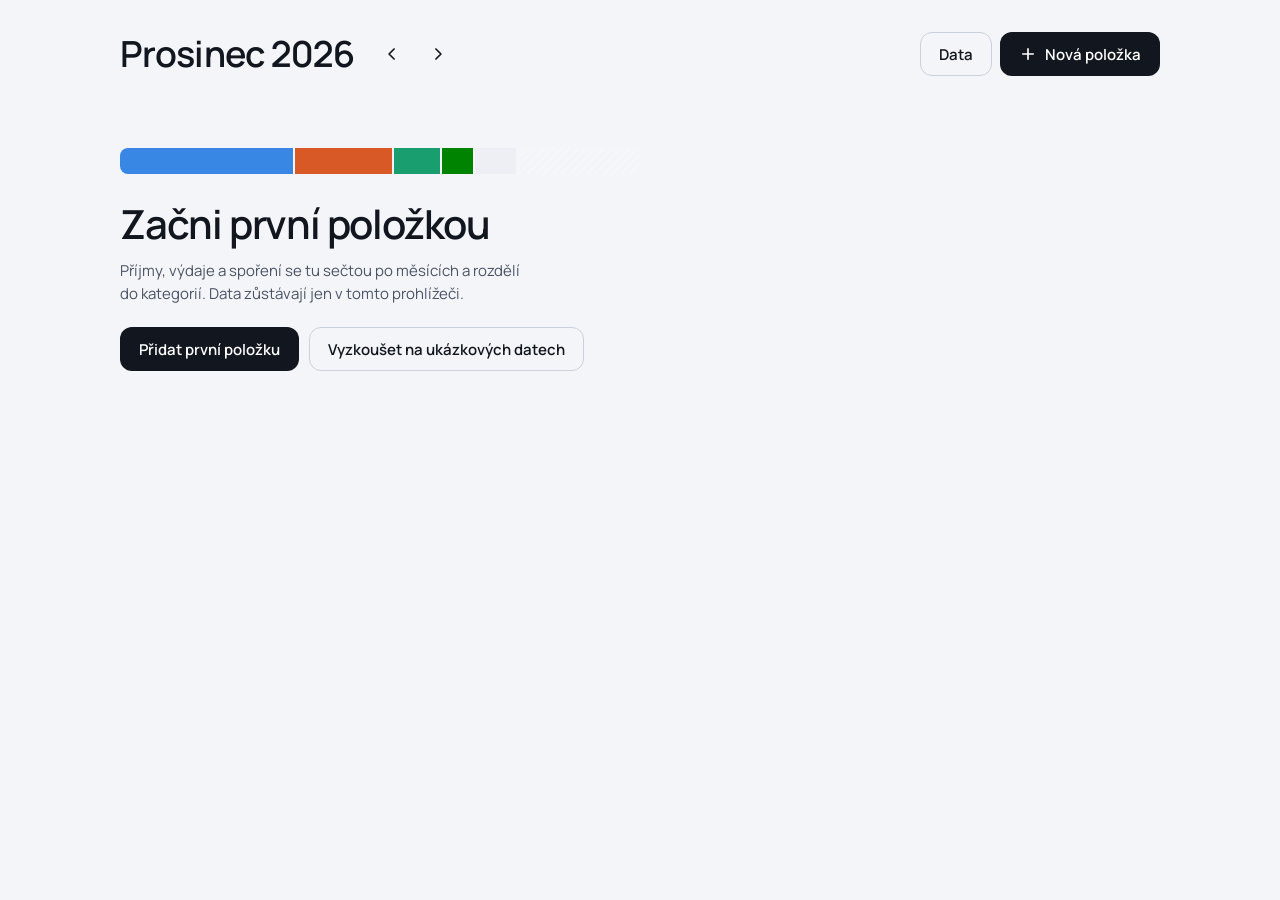
==== index.html @ 4319842b "Budgetovka: osobní rozpočet (příjmy, výdaje, spoření po kategoriích) Statická appka bez buildu: přeh" ====
<!doctype html>
<html lang="cs">
<head>
<meta charset="utf-8">
<meta name="viewport" content="width=device-width, initial-scale=1, viewport-fit=cover">
<title>Budgetovka</title>
<meta name="description" content="Osobní rozpočet: měsíční příjmy, výdaje a spoření podle kategorií. Data zůstávají jen ve tvém prohlížeči.">
<meta name="theme-color" content="#F4F5F8" media="(prefers-color-scheme: light)">
<meta name="theme-color" content="#0C0F15" media="(prefers-color-scheme: dark)">
<link rel="manifest" href="manifest.webmanifest">
<link rel="icon" href="icons/icon.svg" type="image/svg+xml">
<link rel="apple-touch-icon" href="icons/apple-touch-icon.png">
<meta name="apple-mobile-web-app-capable" content="yes">
<meta name="mobile-web-app-capable" content="yes">
<meta name="apple-mobile-web-app-title" content="Budgetovka">
<meta name="apple-mobile-web-app-status-bar-style" content="default">
<link rel="preconnect" href="https://fonts.googleapis.com">
<link rel="preconnect" href="https://fonts.gstatic.com" crossorigin>
<link href="https://fonts.googleapis.com/css2?family=Manrope:wght@300;400;500;600;700&amp;display=swap" rel="stylesheet">
<link rel="stylesheet" href="styles.css">
</head>
<body>

<main class="page">

  <header class="topbar">
    <div class="monthnav">
      <h1 class="month-title" id="monthTitle" aria-live="polite">Budgetovka</h1>
      <div class="monthnav-ctrl" role="group" aria-label="Přepnout měsíc">
        <button type="button" class="icon-btn" id="prevBtn" aria-label="Předchozí měsíc">
          <svg viewBox="0 0 24 24" width="20" height="20" aria-hidden="true"><path d="M14.5 6 8.5 12l6 6" fill="none" stroke="currentColor" stroke-width="2" stroke-linecap="round" stroke-linejoin="round"/></svg>
        </button>
        <button type="button" class="icon-btn" id="nextBtn" aria-label="Další měsíc">
          <svg viewBox="0 0 24 24" width="20" height="20" aria-hidden="true"><path d="m9.5 6 6 6-6 6" fill="none" stroke="currentColor" stroke-width="2" stroke-linecap="round" stroke-linejoin="round"/></svg>
        </button>
        <button type="button" class="text-btn" id="todayBtn">Tento měsíc</button>
      </div>
    </div>
    <div class="actions">
      <button type="button" class="btn btn-ghost" id="dataBtn">Data</button>
      <button type="button" class="btn btn-primary" id="addBtn">
        <svg viewBox="0 0 24 24" width="18" height="18" aria-hidden="true"><path d="M12 5v14M5 12h14" fill="none" stroke="currentColor" stroke-width="2.2" stroke-linecap="round"/></svg>
        <span>Nová položka</span>
      </button>
    </div>
  </header>

  <div class="banner" id="demoBanner" hidden>
    <p>Vidíš ukázková data. Nejsou tvoje, jen ukazují, jak appka vypadá s pohyby za půl roku.</p>
    <button type="button" class="text-btn" id="demoClear">Smazat ukázková data</button>
  </div>

  <section class="empty" id="empty" hidden aria-labelledby="emptyTitle">
    <div class="empty-bar" aria-hidden="true">
      <span style="flex:34;background:var(--dk-bydleni)"></span>
      <span style="flex:19;background:var(--dk-jidlo)"></span>
      <span style="flex:9;background:var(--dk-doprava)"></span>
      <span style="flex:6;background:var(--dk-sluzby)"></span>
      <span style="flex:8;background:var(--dk-sporeni)"></span>
      <span class="hatch" style="flex:24"></span>
    </div>
    <h2 id="emptyTitle">Začni první položkou</h2>
    <p>Příjmy, výdaje a spoření se tu sečtou po měsících a rozdělí do kategorií. Data zůstávají jen v tomto prohlížeči.</p>
    <div class="empty-actions">
      <button type="button" class="btn btn-primary" id="emptyAdd">Přidat první položku</button>
      <button type="button" class="btn btn-ghost" id="emptyDemo">Vyzkoušet na ukázkových datech</button>
    </div>
  </section>

  <div id="content">

    <section class="slab" aria-label="Přehled měsíce">
      <div class="slab-top">
        <div class="result">
          <p class="result-label" id="resultLabel">Zbývá z příjmů</p>
          <p class="result-num" id="resultNum"><span class="n">0</span><span class="cur">Kč</span></p>
        </div>
        <dl class="ledger" id="ledger">
          <div class="ledger-row">
            <dt>Příjmy</dt>
            <dd id="lIn">0 Kč</dd>
          </div>
          <div class="ledger-subs" id="lInSubs"></div>
          <div class="ledger-row">
            <dt>Výdaje</dt>
            <dd id="lOut">0 Kč</dd>
          </div>
          <div class="ledger-row">
            <dt>Spoření a investice</dt>
            <dd id="lSave">0 Kč</dd>
          </div>
          <div class="ledger-row ledger-rate">
            <dt>Míra spoření</dt>
            <dd id="lRate">–</dd>
          </div>
        </dl>
      </div>

      <div class="split">
        <div class="split-head">
          <span>Rozdělení příjmů</span>
          <span id="splitScale"></span>
        </div>
        <div class="bar-wrap">
          <div class="bar" id="bar" role="img" aria-label="Rozdělení příjmů"></div>
          <div class="marker" id="marker" hidden><span>Příjmy</span></div>
        </div>
      </div>

      <ul class="legend" id="legend" aria-label="Kategorie výdajů a spoření"></ul>
      <p class="slab-empty" id="slabEmpty" hidden>V tomto měsíci zatím nic není.</p>
    </section>

    <div class="grid">

      <section class="pohyby" aria-labelledby="txTitle">
        <div class="sec-head">
          <h2 id="txTitle">Pohyby</h2>
          <div class="tools">
            <label class="search">
              <span class="sr">Hledat v pohybech</span>
              <svg viewBox="0 0 24 24" width="18" height="18" aria-hidden="true"><circle cx="11" cy="11" r="6.5" fill="none" stroke="currentColor" stroke-width="2"/><path d="m16 16 4 4" stroke="currentColor" stroke-width="2" stroke-linecap="round"/></svg>
              <input type="search" id="q" placeholder="Hledat" autocomplete="off">
            </label>
            <div class="seg" id="kindFilter" role="group" aria-label="Typ pohybu">
              <button type="button" data-kind="all" aria-pressed="true">Vše</button>
              <button type="button" data-kind="in" aria-pressed="false">Příjmy</button>
              <button type="button" data-kind="out" aria-pressed="false">Výdaje</button>
              <button type="button" data-kind="save" aria-pressed="false">Spoření</button>
            </div>
          </div>
        </div>
        <div id="activeFilter"></div>
        <div id="txList"></div>
      </section>

      <aside class="trend" aria-labelledby="trendTitle">
        <h2 id="trendTitle">Posledních 6 měsíců</h2>
        <ul class="key" aria-hidden="true">
          <li><i class="sw sw-in"></i>Příjmy</li>
          <li><i class="sw sw-out"></i>Výdaje</li>
        </ul>
        <div class="tcols" id="tcols"></div>
        <dl class="avg" id="avg"></dl>
        <table class="sr" id="trendTable">
          <caption>Příjmy a výdaje za posledních 6 měsíců</caption>
          <thead><tr><th>Měsíc</th><th>Příjmy</th><th>Výdaje</th><th>Spoření</th></tr></thead>
          <tbody></tbody>
        </table>
      </aside>

    </div>
  </div>

</main>

<!-- Přidat / upravit položku -->
<dialog class="sheet" id="entryDlg" aria-labelledby="entryTitle">
  <form id="entryForm" novalidate>
    <header class="sheet-head">
      <h2 id="entryTitle">Nová položka</h2>
      <button type="button" class="icon-btn" id="entryClose" aria-label="Zavřít">
        <svg viewBox="0 0 24 24" width="20" height="20" aria-hidden="true"><path d="m6 6 12 12M18 6 6 18" fill="none" stroke="currentColor" stroke-width="2" stroke-linecap="round"/></svg>
      </button>
    </header>

    <fieldset class="kind" aria-label="Typ">
      <label><input type="radio" name="kind" value="out" checked><span>Výdaj</span></label>
      <label><input type="radio" name="kind" value="in"><span>Příjem</span></label>
      <label><input type="radio" name="kind" value="save"><span>Spoření</span></label>
    </fieldset>

    <label class="amount">
      <span class="sr">Částka v korunách</span>
      <input type="text" id="fAmount" inputmode="decimal" autocomplete="off" placeholder="0" aria-describedby="fErr">
      <span class="cur" aria-hidden="true">Kč</span>
    </label>

    <fieldset class="cats">
      <legend>Kategorie</legend>
      <div class="chips" id="fCats"></div>
    </fieldset>

    <div class="row2">
      <label class="field">
        <span>Datum</span>
        <input type="date" id="fDate" required>
      </label>
      <label class="field">
        <span>Poznámka</span>
        <input type="text" id="fNote" maxlength="80" autocomplete="off" placeholder="Např. Albert, nájem, ETF">
      </label>
    </div>

    <p class="form-error" id="fErr" role="alert"></p>

    <footer class="sheet-foot">
      <button type="button" class="btn btn-danger" id="fDelete" hidden>Smazat</button>
      <span class="spacer"></span>
      <button type="button" class="btn btn-ghost" id="fCancel">Zrušit</button>
      <button type="submit" class="btn btn-primary">Uložit</button>
    </footer>
  </form>
</dialog>

<!-- Data: záloha, export, ukázka -->
<dialog class="sheet" id="dataDlg" aria-labelledby="dataTitle">
  <header class="sheet-head">
    <h2 id="dataTitle">Data</h2>
    <button type="button" class="icon-btn" id="dataClose" aria-label="Zavřít">
      <svg viewBox="0 0 24 24" width="20" height="20" aria-hidden="true"><path d="m6 6 12 12M18 6 6 18" fill="none" stroke="currentColor" stroke-width="2" stroke-linecap="round"/></svg>
    </button>
  </header>
  <p class="note">Všechno je uložené jen v tomhle prohlížeči na tomhle zařízení. Občas si stáhni zálohu, ať o data nepřijdeš při vymazání prohlížeče nebo výměně telefonu.</p>
  <ul class="data-actions">
    <li>
      <button type="button" class="btn btn-ghost" id="expJson">Stáhnout zálohu</button>
      <span>Soubor JSON se všemi položkami.</span>
    </li>
    <li>
      <label class="btn btn-ghost" for="impFile">Obnovit ze zálohy</label>
      <input type="file" id="impFile" accept="application/json,.json" hidden>
      <span>Nahradí aktuální data obsahem zálohy.</span>
    </li>
    <li>
      <button type="button" class="btn btn-ghost" id="expCsv">Exportovat do CSV</button>
      <span>Pro Excel nebo Numbers, oddělovač středník.</span>
    </li>
    <li>
      <button type="button" class="btn btn-ghost" id="loadDemo">Načíst ukázková data</button>
      <span>Půl roku vymyšlených pohybů na vyzkoušení.</span>
    </li>
    <li>
      <button type="button" class="btn btn-danger" id="wipeBtn">Smazat všechna data</button>
      <span>Nejdřív si stáhni zálohu.</span>
    </li>
  </ul>
  <div class="data-msg" id="dataMsg" role="status" aria-live="polite"></div>
</dialog>

<div class="tip" id="tip" role="tooltip" hidden></div>
<div class="toast" id="toast" role="status" aria-live="polite" hidden></div>

<script src="app.js"></script>
</body>
</html>
---- styles.css ----
/* Budgetovka
   Koncept: jedna tmavá deska s dnešním měsícem (číslo, bilance, pruh příjmů),
   pod ní světlá, klidná část s pohyby a vývojem. Barva je jen v kategoriích. */

:root {
  color-scheme: light;

  /* plocha a text */
  --bg: #F4F5F8;
  --surface: #FFFFFF;
  --ink: #12161F;
  --ink-2: #4A5365;
  --ink-3: #636C7D;
  --line: #E1E4EB;
  --line-strong: #CBD1DC;
  --tint: #E8EBF1;
  --on-ink: #FFFFFF;
  --gain: #0B7A4B;
  --loss: #C7352F;

  /* deska s měsícem (v obou tématech tmavá) */
  --slab: #12161F;
  --slab-edge: transparent;
  --on: #F3F4F7;
  --on-2: #AAB2C1;
  --on-3: #8891A2;
  --on-line: rgba(255, 255, 255, .13);
  --on-hover: rgba(255, 255, 255, .07);
  --on-press: rgba(255, 255, 255, .13);
  --slab-loss: #FF8F86;

  /* grafy v pohybech */
  --bar-in: #12161F;
  --bar-out: #A9B1C0;

  /* kategorie: kroky z validované kategoriální palety, světlé pozadí */
  --c-bydleni: #2a78d6;
  --c-jidlo: #eb6834;
  --c-doprava: #1baf7a;
  --c-zdravi: #eda100;
  --c-zabava: #e87ba4;
  --c-sluzby: #008300;
  --c-studium: #6250d6;
  --c-dane: #e34948;
  --c-ostatni: #8B93A1;
  --c-sporeni: #12161F;

  /* stejné odstíny, kroky pro tmavý podklad (deska) */
  --dk-bydleni: #3987e5;
  --dk-jidlo: #d95926;
  --dk-doprava: #199e70;
  --dk-zdravi: #c98500;
  --dk-zabava: #d55181;
  --dk-sluzby: #008300;
  --dk-studium: #9085e9;
  --dk-dane: #e66767;
  --dk-ostatni: #7D8594;
  --dk-sporeni: #EDEFF4;

  /* typografie */
  --font: "Manrope", system-ui, -apple-system, "Segoe UI", Roboto, "Helvetica Neue", Arial, sans-serif;
  --fs-s: .8125rem;
  --fs-m: .9375rem;
  --fs-l: 1.125rem;

  --gutter: clamp(16px, 4vw, 40px);
  --radius-slab: 28px;
  --safe-b: env(safe-area-inset-bottom, 0px);
}

@media (prefers-color-scheme: dark) {
  :root:not([data-theme="light"]) {
    color-scheme: dark;
    --bg: #0C0F15;
    --surface: #151A23;
    --ink: #EEF0F5;
    --ink-2: #B5BCC9;
    --ink-3: #8F97A7;
    --line: #232A36;
    --line-strong: #364050;
    --tint: #1B212C;
    --on-ink: #0C0F15;
    --gain: #5FD39B;
    --loss: #FF8F86;
    --slab: #161C28;
    --slab-edge: #263041;
    --bar-in: #EEF0F5;
    --bar-out: #5A6579;
    --c-bydleni: var(--dk-bydleni);
    --c-jidlo: var(--dk-jidlo);
    --c-doprava: var(--dk-doprava);
    --c-zdravi: var(--dk-zdravi);
    --c-zabava: var(--dk-zabava);
    --c-sluzby: var(--dk-sluzby);
    --c-studium: var(--dk-studium);
    --c-dane: var(--dk-dane);
    --c-ostatni: var(--dk-ostatni);
    --c-sporeni: var(--dk-sporeni);
  }
}

:root[data-theme="dark"] {
  color-scheme: dark;
  --bg: #0C0F15;
  --surface: #151A23;
  --ink: #EEF0F5;
  --ink-2: #B5BCC9;
  --ink-3: #8F97A7;
  --line: #232A36;
  --line-strong: #364050;
  --tint: #1B212C;
  --on-ink: #0C0F15;
  --gain: #5FD39B;
  --loss: #FF8F86;
  --slab: #161C28;
  --slab-edge: #263041;
  --bar-in: #EEF0F5;
  --bar-out: #5A6579;
  --c-bydleni: var(--dk-bydleni);
  --c-jidlo: var(--dk-jidlo);
  --c-doprava: var(--dk-doprava);
  --c-zdravi: var(--dk-zdravi);
  --c-zabava: var(--dk-zabava);
  --c-sluzby: var(--dk-sluzby);
  --c-studium: var(--dk-studium);
  --c-dane: var(--dk-dane);
  --c-ostatni: var(--dk-ostatni);
  --c-sporeni: var(--dk-sporeni);
}

/* ---------- základ ---------- */

*, *::before, *::after { box-sizing: border-box; }
[hidden] { display: none !important; }

html { -webkit-text-size-adjust: 100%; }

body {
  margin: 0;
  background: var(--bg);
  color: var(--ink);
  font-family: var(--font);
  font-size: var(--fs-m);
  line-height: 1.5;
  font-variant-numeric: tabular-nums;
  -webkit-font-smoothing: antialiased;
  text-rendering: optimizeLegibility;
}

h1, h2, h3, p, dl, dd, ul, fieldset { margin: 0; padding: 0; }
ul { list-style: none; }
fieldset { border: 0; min-width: 0; }
button, input { font: inherit; color: inherit; }
button { cursor: pointer; }

.sr {
  position: absolute !important;
  width: 1px; height: 1px;
  margin: -1px; padding: 0; border: 0;
  overflow: hidden; clip: rect(0 0 0 0); white-space: nowrap;
}

:focus-visible {
  outline: 2px solid var(--ink);
  outline-offset: 2px;
}
.slab :focus-visible { outline-color: var(--on); }

.page {
  max-width: 1120px;
  margin-inline: auto;
  padding-inline: var(--gutter);
  padding-block: clamp(16px, 3vw, 32px) calc(120px + var(--safe-b));
}

/* ---------- tlačítka ---------- */

.btn {
  display: inline-flex;
  align-items: center;
  justify-content: center;
  gap: 8px;
  min-height: 44px;
  padding: 0 18px;
  border: 1px solid transparent;
  border-radius: 12px;
  font-weight: 600;
  font-size: var(--fs-m);
  line-height: 1;
  text-decoration: none;
  white-space: nowrap;
  transition: background-color .15s, border-color .15s, color .15s;
}
.btn-primary { background: var(--ink); color: var(--on-ink); }
.btn-primary:hover { background: color-mix(in srgb, var(--ink) 86%, var(--bg)); }
.btn-ghost { background: transparent; border-color: var(--line-strong); color: var(--ink); }
.btn-ghost:hover { background: var(--tint); }
.btn-danger { background: transparent; border-color: transparent; color: var(--loss); }
.btn-danger:hover { background: color-mix(in srgb, var(--loss) 10%, transparent); }
.btn-danger.confirm { background: var(--loss); color: #fff; }

.icon-btn {
  display: inline-grid;
  place-items: center;
  width: 44px; height: 44px;
  border: 0;
  border-radius: 50%;
  background: transparent;
  color: var(--ink);
  transition: background-color .15s;
}
.icon-btn:hover { background: var(--tint); }

.text-btn {
  min-height: 44px;
  padding: 0 12px;
  border: 0;
  border-radius: 10px;
  background: transparent;
  color: var(--ink-2);
  font-weight: 600;
  font-size: var(--fs-s);
}
.text-btn:hover { color: var(--ink); background: var(--tint); }
.text-btn:disabled { visibility: hidden; }

/* ---------- horní lišta ---------- */

.topbar {
  display: flex;
  flex-wrap: wrap;
  align-items: center;
  justify-content: space-between;
  gap: 12px 24px;
  margin-bottom: clamp(16px, 2.5vw, 28px);
}
.monthnav { display: flex; flex-wrap: wrap; align-items: center; gap: 4px 16px; min-width: 0; }
.month-title {
  font-size: clamp(1.625rem, 4vw, 2.25rem);
  font-weight: 600;
  letter-spacing: -.025em;
  line-height: 1.1;
  text-wrap: balance;
}
.monthnav-ctrl { display: flex; align-items: center; gap: 2px; }
.actions { display: flex; align-items: center; gap: 8px; }

/* ---------- ukázková data ---------- */

.banner {
  display: flex;
  flex-wrap: wrap;
  align-items: center;
  justify-content: space-between;
  gap: 4px 16px;
  margin-bottom: 16px;
  padding: 8px 8px 8px 18px;
  border: 1px solid var(--line);
  border-radius: 14px;
  background: var(--surface);
  color: var(--ink-2);
  font-size: var(--fs-s);
}
.banner p { max-width: 62ch; }

/* ---------- prázdný stav ---------- */

.empty {
  display: flex;
  flex-direction: column;
  align-items: flex-start;
  gap: 14px;
  max-width: 520px;
  margin-block: clamp(24px, 8vw, 72px);
}
.empty h2 { font-size: clamp(1.75rem, 5vw, 2.5rem); font-weight: 600; letter-spacing: -.03em; line-height: 1.1; }
.empty p { color: var(--ink-2); max-width: 46ch; }
.empty-actions { display: flex; flex-wrap: wrap; gap: 10px; margin-top: 8px; }
.empty-bar {
  display: flex;
  gap: 2px;
  width: 100%;
  height: 26px;
  margin-bottom: 14px;
  padding: 0;
  border-radius: 8px;
  overflow: hidden;
}
.empty-bar span { display: block; height: 100%; }
.empty-bar .hatch { background: repeating-linear-gradient(135deg, rgba(255,255,255,.2) 0 2px, transparent 2px 6px); }

/* ---------- deska s měsícem ---------- */

.slab {
  padding: clamp(22px, 4.2vw, 44px);
  border-radius: var(--radius-slab);
  border: 1px solid var(--slab-edge);
  background: var(--slab);
  color: var(--on);

  --c-bydleni: var(--dk-bydleni);
  --c-jidlo: var(--dk-jidlo);
  --c-doprava: var(--dk-doprava);
  --c-zdravi: var(--dk-zdravi);
  --c-zabava: var(--dk-zabava);
  --c-sluzby: var(--dk-sluzby);
  --c-studium: var(--dk-studium);
  --c-dane: var(--dk-dane);
  --c-ostatni: var(--dk-ostatni);
  --c-sporeni: var(--dk-sporeni);
}

.slab-top {
  display: grid;
  grid-template-columns: minmax(0, 1fr) minmax(250px, 340px);
  align-items: end;
  gap: 28px 48px;
}

.result-label { color: var(--on-2); font-weight: 500; margin-bottom: 10px; }
.result-num {
  display: flex;
  align-items: baseline;
  flex-wrap: wrap;
  gap: 0 .18em;
  font-size: clamp(3.25rem, 9.5vw, 6rem);
  font-weight: 300;
  letter-spacing: -.04em;
  line-height: 1;
}
.result-num .cur { font-size: .36em; font-weight: 400; letter-spacing: 0; color: var(--on-2); }
.result.neg .result-num { color: var(--slab-loss); }
.result.neg .result-label { color: var(--slab-loss); }

.ledger { font-size: var(--fs-m); }
.ledger-row {
  display: flex;
  align-items: baseline;
  justify-content: space-between;
  gap: 16px;
  padding: 10px 0;
  border-top: 1px solid var(--on-line);
}
.ledger-row:first-child { border-top: 0; padding-top: 0; }
.ledger dt { color: var(--on-2); }
.ledger dd { font-weight: 600; white-space: nowrap; }
.ledger-rate dt, .ledger-rate dd { color: var(--on-3); font-weight: 500; font-size: var(--fs-s); }

.ledger-subs { display: flex; flex-direction: column; margin-top: -4px; padding-bottom: 6px; }
.ledger-subs:empty { display: none; }
.ledger-sub {
  display: flex;
  justify-content: space-between;
  gap: 12px;
  width: 100%;
  min-height: 32px;
  padding: 4px 8px;
  margin-inline: -8px;
  border: 0;
  border-radius: 8px;
  background: transparent;
  color: var(--on-3);
  font-size: var(--fs-s);
  text-align: left;
}
.ledger-sub { width: calc(100% + 16px); }
.ledger-sub:hover { background: var(--on-hover); color: var(--on-2); }
.ledger-sub[aria-pressed="true"] { background: var(--on-press); color: var(--on); }

/* pruh příjmů */

.split { margin-top: clamp(28px, 5vw, 48px); }
.split-head {
  display: flex;
  flex-wrap: wrap;
  justify-content: space-between;
  gap: 2px 16px;
  margin-bottom: 12px;
  color: var(--on-3);
  font-size: var(--fs-s);
}
.bar-wrap { position: relative; }
.bar {
  display: flex;
  gap: 2px;
  height: clamp(28px, 4.5vw, 38px);
  background: transparent;
}
.bar:empty { background: repeating-linear-gradient(135deg, rgba(255,255,255,.14) 0 2px, transparent 2px 6px); border-radius: 10px; }
.bs { display: block; min-width: 3px; height: 100%; transition: filter .12s; }
.bs:first-child { border-radius: 10px 0 0 10px; }
.bs:last-child { border-radius: 0 10px 10px 0; }
.bs:only-child { border-radius: 10px; }
.bs.rest { background: repeating-linear-gradient(135deg, rgba(255,255,255,.2) 0 2px, transparent 2px 6px); }
.bs:not(.rest):hover { filter: brightness(1.15); }

.marker {
  position: absolute;
  top: -6px;
  bottom: -6px;
  width: 2px;
  margin-left: -1px;
  background: var(--on);
  pointer-events: none;
}
.marker span {
  position: absolute;
  top: 100%;
  left: 50%;
  transform: translateX(-50%);
  margin-top: 4px;
  color: var(--on-2);
  font-size: var(--fs-s);
  white-space: nowrap;
}

/* legenda = přehled kategorií */

.legend {
  display: grid;
  grid-template-columns: repeat(2, minmax(0, 1fr));
  gap: 2px 32px;
  margin-top: clamp(22px, 3.5vw, 34px);
}
.leg {
  display: grid;
  grid-template-columns: 10px minmax(0, 1fr) auto 3.6ch;
  align-items: center;
  gap: 12px;
  width: calc(100% + 24px);
  min-height: 44px;
  margin-inline: -12px;
  padding: 0 12px;
  border: 0;
  border-radius: 12px;
  background: transparent;
  color: var(--on);
  text-align: left;
}
.leg:hover { background: var(--on-hover); }
.leg[aria-pressed="true"] { background: var(--on-press); }
.leg .name { overflow: hidden; text-overflow: ellipsis; white-space: nowrap; }
.leg .val { font-weight: 600; }
.leg .pct { color: var(--on-3); font-size: var(--fs-s); text-align: right; }
.dot {
  width: 10px; height: 10px;
  border-radius: 50%;
  flex: none;
  background: var(--dot, var(--ink-3));
}
.dot.ring { background: transparent; box-shadow: inset 0 0 0 2px var(--ink-3); }

.slab-empty { margin-top: 24px; color: var(--on-2); }

/* ---------- pohyby a vývoj ---------- */

.grid {
  display: grid;
  grid-template-columns: minmax(0, 1fr) 320px;
  gap: 48px clamp(32px, 6vw, 72px);
  margin-top: clamp(36px, 6vw, 64px);
  align-items: start;
}

.sec-head {
  display: flex;
  flex-wrap: wrap;
  align-items: center;
  justify-content: space-between;
  gap: 12px 20px;
}
h2 { font-size: var(--fs-l); font-weight: 600; letter-spacing: -.01em; }
.tools { display: flex; flex-wrap: wrap; gap: 10px; align-items: center; }

.search {
  display: flex;
  align-items: center;
  gap: 8px;
  min-height: 44px;
  padding: 0 14px;
  border: 1px solid var(--line-strong);
  border-radius: 12px;
  background: var(--surface);
  color: var(--ink-3);
}
.search:focus-within { border-color: var(--ink); }
.search input {
  width: 9.5rem;
  min-width: 0;
  border: 0;
  outline: 0;
  background: transparent;
  color: var(--ink);
  font-size: 1rem;
}
.search input::placeholder { color: var(--ink-3); }
.search input::-webkit-search-cancel-button { -webkit-appearance: none; }

.seg {
  display: inline-flex;
  padding: 3px;
  border-radius: 12px;
  background: var(--tint);
}
.seg button {
  min-height: 38px;
  padding: 0 12px;
  border: 0;
  border-radius: 9px;
  background: transparent;
  color: var(--ink-2);
  font-weight: 600;
  font-size: var(--fs-s);
}
.seg button:hover { color: var(--ink); }
.seg button[aria-pressed="true"] { background: var(--surface); color: var(--ink); box-shadow: 0 1px 2px rgba(18, 22, 31, .12); }

.filter-chip {
  display: inline-flex;
  align-items: center;
  gap: 8px;
  min-height: 36px;
  margin-top: 14px;
  padding: 0 12px 0 14px;
  border: 1px solid var(--line-strong);
  border-radius: 999px;
  background: transparent;
  color: var(--ink);
  font-size: var(--fs-s);
  font-weight: 600;
}
.filter-chip:hover { background: var(--tint); }

#txList { margin-top: 8px; }

.day-head {
  display: flex;
  align-items: center;
  gap: 10px;
  margin-top: 28px;
  padding-bottom: 8px;
  border-bottom: 1px solid var(--line-strong);
  color: var(--ink-3);
  font-size: var(--fs-s);
  font-weight: 600;
}
.day:first-child .day-head { margin-top: 12px; }
.tag {
  padding: 1px 8px;
  border-radius: 999px;
  background: var(--tint);
  color: var(--ink-2);
  font-size: .75rem;
}

.row {
  display: grid;
  grid-template-columns: 10px minmax(0, 1fr) auto;
  align-items: center;
  gap: 14px;
  width: calc(100% + 24px);
  min-height: 56px;
  margin-inline: -12px;
  padding: 8px 12px;
  border: 0;
  border-radius: 12px;
  background: transparent;
  text-align: left;
}
.day li { border-bottom: 1px solid var(--line); }
.day li:last-child { border-bottom: 0; }
.row:hover { background: var(--tint); }
.row-main { display: flex; flex-direction: column; min-width: 0; }
.row-cat { font-weight: 600; }
.row-note { color: var(--ink-3); font-size: var(--fs-s); overflow: hidden; text-overflow: ellipsis; white-space: nowrap; }
.row-amt { font-weight: 600; white-space: nowrap; }
.row-amt.in { color: var(--gain); }

.none { padding: 32px 0; color: var(--ink-2); }
.none .text-btn { padding-inline: 0; margin-top: 4px; display: block; min-height: 36px; }
.none .text-btn:hover { background: transparent; text-decoration: underline; }

/* vývoj za 6 měsíců */

.trend { position: sticky; top: 24px; }
.key { display: flex; gap: 18px; margin-top: 10px; color: var(--ink-2); font-size: var(--fs-s); }
.key li { display: flex; align-items: center; gap: 8px; }
.sw { width: 10px; height: 10px; border-radius: 3px; }
.sw-in { background: var(--bar-in); }
.sw-out { background: var(--bar-out); }

.tcols { display: flex; gap: 4px; margin-top: 18px; margin-inline: -6px; }
.tcol {
  flex: 1 1 0;
  min-width: 0;
  display: flex;
  flex-direction: column;
  align-items: stretch;
  gap: 10px;
  padding: 8px 4px 8px;
  border: 0;
  border-radius: 12px;
  background: transparent;
  color: var(--ink-3);
}
.tcol:hover { background: var(--tint); }
.tcol[aria-pressed="true"] { background: var(--tint); color: var(--ink); }
.bars {
  display: flex;
  align-items: flex-end;
  justify-content: center;
  gap: 3px;
  height: 150px;
  border-bottom: 1px solid var(--line-strong);
}
.b { display: block; width: 100%; max-width: 12px; border-radius: 4px 4px 0 0; min-height: 0; }
.b.in { background: var(--bar-in); }
.b.out { background: var(--bar-out); }
.tlabel { font-size: var(--fs-s); font-weight: 600; text-align: center; }

.avg { margin-top: 22px; }
.avg div {
  display: flex;
  justify-content: space-between;
  gap: 16px;
  padding: 10px 0;
  border-top: 1px solid var(--line);
}
.avg dt { color: var(--ink-2); }
.avg dd { font-weight: 600; }
.avg p { margin-top: 6px; color: var(--ink-3); font-size: var(--fs-s); }

/* ---------- okna ---------- */

.sheet {
  width: min(520px, calc(100% - 32px));
  max-height: min(92dvh, 860px);
  margin: auto;
  padding: 24px;
  border: 0;
  border-radius: 24px;
  background: var(--surface);
  color: var(--ink);
  box-shadow: 0 24px 80px rgba(8, 10, 16, .35);
  overflow: auto;
}
.sheet::backdrop { background: rgba(8, 10, 16, .55); }
.sheet[open] { animation: sheet-in .2s ease-out; }
@keyframes sheet-in { from { opacity: 0; transform: translateY(12px); } to { opacity: 1; transform: none; } }

.sheet-head { display: flex; align-items: center; justify-content: space-between; gap: 12px; margin-bottom: 16px; }
.sheet-head .icon-btn { margin-right: -10px; }
.sheet h2 { font-size: 1.25rem; }

.kind {
  display: grid;
  grid-template-columns: repeat(3, 1fr);
  padding: 3px;
  border-radius: 12px;
  background: var(--tint);
}
.kind label { position: relative; display: block; }
.kind input { position: absolute; inset: 0; opacity: 0; margin: 0; cursor: pointer; }
.kind span {
  display: grid;
  place-items: center;
  min-height: 40px;
  border-radius: 9px;
  color: var(--ink-2);
  font-weight: 600;
}
.kind input:checked + span { background: var(--surface); color: var(--ink); box-shadow: 0 1px 2px rgba(18, 22, 31, .12); }
.kind input:focus-visible + span { outline: 2px solid var(--ink); outline-offset: 1px; }

.amount {
  display: flex;
  align-items: baseline;
  gap: 10px;
  margin-top: 20px;
  padding-bottom: 8px;
  border-bottom: 1px solid var(--line-strong);
}
.amount:focus-within { border-bottom-color: var(--ink); }
.amount input {
  flex: 1;
  min-width: 0;
  border: 0;
  outline: 0;
  background: transparent;
  color: var(--ink);
  font-size: 2.75rem;
  font-weight: 300;
  letter-spacing: -.03em;
  line-height: 1.15;
}
.amount input::placeholder { color: var(--ink-3); opacity: .55; }
.amount .cur { color: var(--ink-3); font-size: 1.25rem; }

.cats { margin-top: 20px; }
.cats legend { padding: 0; margin-bottom: 8px; color: var(--ink-2); font-size: var(--fs-s); font-weight: 600; }
.chips { display: grid; grid-template-columns: repeat(auto-fill, minmax(150px, 1fr)); gap: 8px; }
.chip { position: relative; display: block; }
.chip input { position: absolute; inset: 0; opacity: 0; margin: 0; cursor: pointer; }
.chip span {
  display: flex;
  align-items: center;
  gap: 10px;
  min-height: 44px;
  padding: 0 12px;
  border: 1px solid var(--line-strong);
  border-radius: 12px;
  font-size: var(--fs-s);
  font-weight: 600;
}
.chip:hover span { background: var(--tint); }
.chip input:checked + span { border-color: var(--ink); background: var(--tint); box-shadow: inset 0 0 0 1px var(--ink); }
.chip input:focus-visible + span { outline: 2px solid var(--ink); outline-offset: 2px; }

.row2 { display: grid; grid-template-columns: 170px minmax(0, 1fr); gap: 12px; margin-top: 20px; }
.field { display: flex; flex-direction: column; gap: 6px; min-width: 0; }
.field span { color: var(--ink-2); font-size: var(--fs-s); font-weight: 600; }
.field input {
  min-height: 44px;
  width: 100%;
  padding: 0 12px;
  border: 1px solid var(--line-strong);
  border-radius: 12px;
  background: var(--surface);
  color: var(--ink);
  font-size: 1rem;
}
.field input:focus { outline: 2px solid var(--ink); outline-offset: 1px; border-color: transparent; }

.form-error { min-height: 1.5em; margin-top: 12px; color: var(--loss); font-size: var(--fs-s); font-weight: 600; }
.sheet-foot { display: flex; align-items: center; gap: 8px; margin-top: 8px; }
.spacer { flex: 1; }

.note { color: var(--ink-2); max-width: 52ch; }
.data-actions { display: flex; flex-direction: column; margin-top: 12px; }
.data-actions li {
  display: grid;
  grid-template-columns: 190px minmax(0, 1fr);
  align-items: center;
  gap: 4px 16px;
  padding: 12px 0;
  border-top: 1px solid var(--line);
}
.data-actions li:first-child { border-top: 0; }
.data-actions .btn { justify-self: start; }
.data-actions span { color: var(--ink-3); font-size: var(--fs-s); }
.data-msg { min-height: 1.5em; margin-top: 8px; color: var(--ink-2); font-size: var(--fs-s); }
.data-msg .inline { display: flex; flex-wrap: wrap; align-items: center; gap: 8px 12px; }
.data-msg .inline p { flex-basis: 100%; }

/* tooltip a toast */

.tip {
  position: fixed;
  z-index: 50;
  max-width: 260px;
  padding: 10px 12px;
  border-radius: 10px;
  border: 1px solid rgba(255, 255, 255, .16);
  background: #2B3345;
  color: #F3F4F7;
  font-size: var(--fs-s);
  line-height: 1.4;
  pointer-events: none;
  box-shadow: 0 8px 24px rgba(8, 10, 16, .35);
}
.tip strong { display: block; font-weight: 700; margin-bottom: 2px; }
.tip .t-row { display: flex; justify-content: space-between; gap: 16px; }
.tip .t-row span:first-child { opacity: .72; }

.toast {
  position: fixed;
  z-index: 60;
  left: 50%;
  bottom: calc(24px + var(--safe-b));
  transform: translateX(-50%);
  display: flex;
  align-items: center;
  gap: 14px;
  max-width: calc(100% - 32px);
  padding: 10px 10px 10px 16px;
  border-radius: 12px;
  background: var(--ink);
  color: var(--on-ink);
  font-weight: 600;
  box-shadow: 0 12px 32px rgba(8, 10, 16, .3);
}
.toast button { min-height: 36px; padding: 0 12px; border: 0; border-radius: 8px; background: rgba(255,255,255,.16); color: inherit; font-weight: 700; }
:root:not([data-theme="dark"]) .toast button { background: rgba(255,255,255,.18); }
@media (prefers-color-scheme: dark) { :root:not([data-theme="light"]) .toast button { background: rgba(12,15,21,.14); } }
:root[data-theme="dark"] .toast button { background: rgba(12,15,21,.14); }

/* ---------- menší obrazovky ---------- */

@media (max-width: 900px) {
  .grid { grid-template-columns: minmax(0, 1fr); gap: 40px; }
  .trend { position: static; order: -1; }
  .legend { grid-template-columns: minmax(0, 1fr); }
}

@media (max-width: 720px) {
  :root { --radius-slab: 22px; }
  .slab-top { grid-template-columns: minmax(0, 1fr); align-items: start; }
  .row2 { grid-template-columns: minmax(0, 1fr); }
  .data-actions li { grid-template-columns: minmax(0, 1fr); }
  .search { flex: 1 1 100%; }
  .search input { width: 100%; }
  .seg { width: 100%; }
  .seg button { flex: 1; padding-inline: 4px; }
  .tools { flex: 1 1 100%; }
}

@media (max-width: 640px) {
  .topbar { align-items: flex-start; }
  .actions { width: 100%; justify-content: flex-start; }
  .actions #addBtn {
    position: fixed;
    z-index: 20;
    right: max(16px, env(safe-area-inset-right, 0px));
    bottom: calc(16px + var(--safe-b));
    min-height: 56px;
    padding: 0 22px;
    border-radius: 18px;
    box-shadow: 0 10px 30px rgba(8, 10, 16, .32);
  }
  .sheet {
    width: 100%;
    max-width: none;
    max-height: 94dvh;
    margin: auto 0 0;
    padding: 20px 18px calc(20px + var(--safe-b));
    border-radius: 24px 24px 0 0;
  }
  .chips { grid-template-columns: repeat(2, minmax(0, 1fr)); }
  .toast { bottom: calc(92px + var(--safe-b)); }
}

@media (prefers-reduced-motion: reduce) {
  *, *::before, *::after { animation: none !important; transition: none !important; scroll-behavior: auto !important; }
}
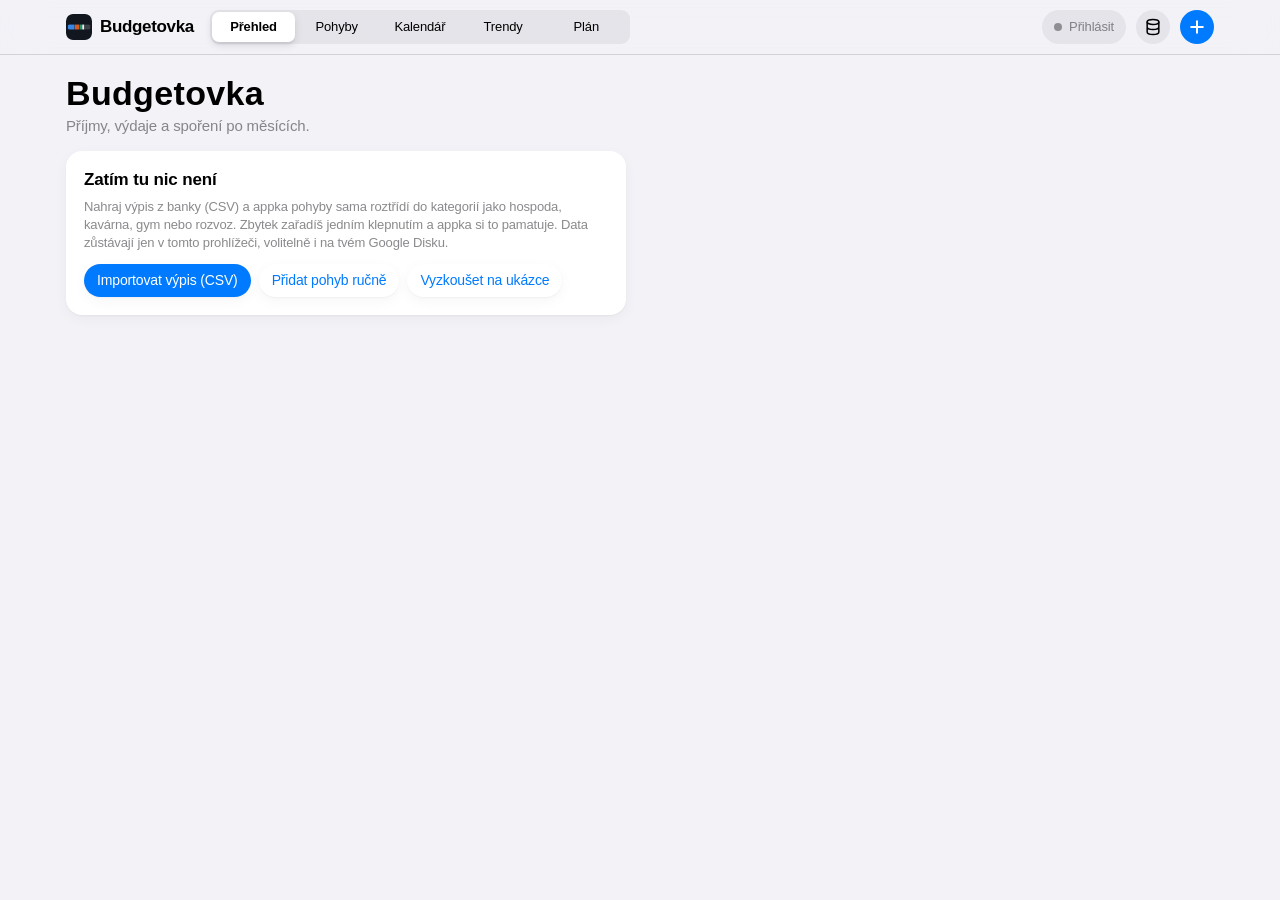
==== commit 64f42f94: "Budgetovka v2: pět záložek, import výpisu, pravidla, limity, pravidelné platby - nové záložky Přehle" ====
--- a/index.html
+++ b/index.html
@@ -4,9 +4,10 @@
 <meta charset="utf-8">
 <meta name="viewport" content="width=device-width, initial-scale=1, viewport-fit=cover">
 <title>Budgetovka</title>
-<meta name="description" content="Osobní rozpočet: měsíční příjmy, výdaje a spoření podle kategorií. Data zůstávají jen ve tvém prohlížeči.">
-<meta name="theme-color" content="#F4F5F8" media="(prefers-color-scheme: light)">
-<meta name="theme-color" content="#0C0F15" media="(prefers-color-scheme: dark)">
+<meta name="description" content="Osobní rozpočet: příjmy, výdaje a spoření po měsících, kategorie, obchodníci, pravidelné platby a import výpisu. Data zůstávají ve tvém prohlížeči, volitelně i na tvém Google Disku.">
+<meta name="theme-color" content="#F2F2F7" media="(prefers-color-scheme: light)">
+<meta name="theme-color" content="#000000" media="(prefers-color-scheme: dark)">
+<meta name="robots" content="noindex">
 <link rel="manifest" href="manifest.webmanifest">
 <link rel="icon" href="icons/icon.svg" type="image/svg+xml">
 <link rel="apple-touch-icon" href="icons/apple-touch-icon.png">
@@ -14,233 +15,56 @@
 <meta name="mobile-web-app-capable" content="yes">
 <meta name="apple-mobile-web-app-title" content="Budgetovka">
 <meta name="apple-mobile-web-app-status-bar-style" content="default">
-<link rel="preconnect" href="https://fonts.googleapis.com">
-<link rel="preconnect" href="https://fonts.gstatic.com" crossorigin>
-<link href="https://fonts.googleapis.com/css2?family=Manrope:wght@300;400;500;600;700&amp;display=swap" rel="stylesheet">
 <link rel="stylesheet" href="styles.css">
 </head>
 <body>
 
-<main class="page">
+<header class="bar">
+  <div class="bar-in">
+    <div class="brand"><img src="icons/icon-192.png" alt="" width="26" height="26"><span>Budgetovka</span></div>
+    <nav class="seg" id="segTop" role="tablist" aria-label="Sekce"></nav>
+    <span class="spacer"></span>
+    <label class="search" id="searchBox" hidden>
+      <svg class="ic" viewBox="0 0 24 24" aria-hidden="true"><circle cx="11" cy="11" r="6.5"/><path d="M16 16l4.5 4.5"/></svg>
+      <input id="q" type="search" placeholder="Hledat" autocomplete="off" aria-label="Hledat v pohybech">
+    </label>
+    <button type="button" class="syncpill" id="syncBtn" data-s="out" hidden><i></i><span id="syncTxt">Přihlásit</span></button>
+    <button type="button" class="iconbtn" id="dataBtn" aria-label="Data, import a zálohy" title="Data, import a zálohy">
+      <svg class="ic" viewBox="0 0 24 24" aria-hidden="true"><ellipse cx="12" cy="6" rx="7" ry="3"/><path d="M5 6v6c0 1.7 3.1 3 7 3s7-1.3 7-3V6M5 12v6c0 1.7 3.1 3 7 3s7-1.3 7-3v-6"/></svg>
+    </button>
+    <button type="button" class="plus" id="addBtn" aria-label="Přidat pohyb" title="Přidat pohyb (N)">
+      <svg class="ic" viewBox="0 0 24 24" aria-hidden="true" style="stroke-width:2.4"><path d="M12 5v14M5 12h14"/></svg>
+    </button>
+  </div>
+</header>
 
-  <header class="topbar">
-    <div class="monthnav">
-      <h1 class="month-title" id="monthTitle" aria-live="polite">Budgetovka</h1>
-      <div class="monthnav-ctrl" role="group" aria-label="Přepnout měsíc">
-        <button type="button" class="icon-btn" id="prevBtn" aria-label="Předchozí měsíc">
-          <svg viewBox="0 0 24 24" width="20" height="20" aria-hidden="true"><path d="M14.5 6 8.5 12l6 6" fill="none" stroke="currentColor" stroke-width="2" stroke-linecap="round" stroke-linejoin="round"/></svg>
-        </button>
-        <button type="button" class="icon-btn" id="nextBtn" aria-label="Další měsíc">
-          <svg viewBox="0 0 24 24" width="20" height="20" aria-hidden="true"><path d="m9.5 6 6 6-6 6" fill="none" stroke="currentColor" stroke-width="2" stroke-linecap="round" stroke-linejoin="round"/></svg>
-        </button>
-        <button type="button" class="text-btn" id="todayBtn">Tento měsíc</button>
-      </div>
-    </div>
-    <div class="actions">
-      <button type="button" class="btn btn-ghost" id="dataBtn">Data</button>
-      <button type="button" class="btn btn-primary" id="addBtn">
-        <svg viewBox="0 0 24 24" width="18" height="18" aria-hidden="true"><path d="M12 5v14M5 12h14" fill="none" stroke="currentColor" stroke-width="2.2" stroke-linecap="round"/></svg>
-        <span>Nová položka</span>
-      </button>
-    </div>
-  </header>
+<main class="wrap" id="view" aria-live="polite"></main>
 
-  <div class="banner" id="demoBanner" hidden>
-    <p>Vidíš ukázková data. Nejsou tvoje, jen ukazují, jak appka vypadá s pohyby za půl roku.</p>
-    <button type="button" class="text-btn" id="demoClear">Smazat ukázková data</button>
-  </div>
+<nav class="tabbar" id="tabBottom" aria-label="Sekce"><div class="tabbar-in" role="tablist"></div></nav>
 
-  <section class="empty" id="empty" hidden aria-labelledby="emptyTitle">
-    <div class="empty-bar" aria-hidden="true">
-      <span style="flex:34;background:var(--dk-bydleni)"></span>
-      <span style="flex:19;background:var(--dk-jidlo)"></span>
-      <span style="flex:9;background:var(--dk-doprava)"></span>
-      <span style="flex:6;background:var(--dk-sluzby)"></span>
-      <span style="flex:8;background:var(--dk-sporeni)"></span>
-      <span class="hatch" style="flex:24"></span>
-    </div>
-    <h2 id="emptyTitle">Začni první položkou</h2>
-    <p>Příjmy, výdaje a spoření se tu sečtou po měsících a rozdělí do kategorií. Data zůstávají jen v tomto prohlížeči.</p>
-    <div class="empty-actions">
-      <button type="button" class="btn btn-primary" id="emptyAdd">Přidat první položku</button>
-      <button type="button" class="btn btn-ghost" id="emptyDemo">Vyzkoušet na ukázkových datech</button>
-    </div>
-  </section>
+<dialog id="entryDlg" aria-label="Pohyb"></dialog>
+<dialog id="dataDlg" aria-label="Data"></dialog>
+<dialog id="importDlg" aria-label="Import výpisu"></dialog>
+<dialog id="merchDlg" aria-label="Obchodník"></dialog>
+<dialog id="triageDlg" aria-label="Nezařazené pohyby"></dialog>
+<dialog id="rulesDlg" aria-label="Pravidla zařazení"></dialog>
+<dialog id="limitDlg" aria-label="Limit"></dialog>
 
-  <div id="content">
+<input type="file" id="fileCsv" class="kfile" accept=".csv,.tsv,.txt,text/csv,text/plain" tabindex="-1" aria-hidden="true">
+<input type="file" id="fileJson" class="kfile" accept=".json,application/json" tabindex="-1" aria-hidden="true">
 
-    <section class="slab" aria-label="Přehled měsíce">
-      <div class="slab-top">
-        <div class="result">
-          <p class="result-label" id="resultLabel">Zbývá z příjmů</p>
-          <p class="result-num" id="resultNum"><span class="n">0</span><span class="cur">Kč</span></p>
-        </div>
-        <dl class="ledger" id="ledger">
-          <div class="ledger-row">
-            <dt>Příjmy</dt>
-            <dd id="lIn">0 Kč</dd>
-          </div>
-          <div class="ledger-subs" id="lInSubs"></div>
-          <div class="ledger-row">
-            <dt>Výdaje</dt>
-            <dd id="lOut">0 Kč</dd>
-          </div>
-          <div class="ledger-row">
-            <dt>Spoření a investice</dt>
-            <dd id="lSave">0 Kč</dd>
-          </div>
-          <div class="ledger-row ledger-rate">
-            <dt>Míra spoření</dt>
-            <dd id="lRate">–</dd>
-          </div>
-        </dl>
-      </div>
+<div id="toast" role="status" hidden></div>
+<div id="tip" role="tooltip" hidden></div>
 
-      <div class="split">
-        <div class="split-head">
-          <span>Rozdělení příjmů</span>
-          <span id="splitScale"></span>
-        </div>
-        <div class="bar-wrap">
-          <div class="bar" id="bar" role="img" aria-label="Rozdělení příjmů"></div>
-          <div class="marker" id="marker" hidden><span>Příjmy</span></div>
-        </div>
-      </div>
+<noscript><p style="padding:24px;font-family:sans-serif">Budgetovka potřebuje zapnutý JavaScript.</p></noscript>
 
-      <ul class="legend" id="legend" aria-label="Kategorie výdajů a spoření"></ul>
-      <p class="slab-empty" id="slabEmpty" hidden>V tomto měsíci zatím nic není.</p>
-    </section>
-
-    <div class="grid">
-
-      <section class="pohyby" aria-labelledby="txTitle">
-        <div class="sec-head">
-          <h2 id="txTitle">Pohyby</h2>
-          <div class="tools">
-            <label class="search">
-              <span class="sr">Hledat v pohybech</span>
-              <svg viewBox="0 0 24 24" width="18" height="18" aria-hidden="true"><circle cx="11" cy="11" r="6.5" fill="none" stroke="currentColor" stroke-width="2"/><path d="m16 16 4 4" stroke="currentColor" stroke-width="2" stroke-linecap="round"/></svg>
-              <input type="search" id="q" placeholder="Hledat" autocomplete="off">
-            </label>
-            <div class="seg" id="kindFilter" role="group" aria-label="Typ pohybu">
-              <button type="button" data-kind="all" aria-pressed="true">Vše</button>
-              <button type="button" data-kind="in" aria-pressed="false">Příjmy</button>
-              <button type="button" data-kind="out" aria-pressed="false">Výdaje</button>
-              <button type="button" data-kind="save" aria-pressed="false">Spoření</button>
-            </div>
-          </div>
-        </div>
-        <div id="activeFilter"></div>
-        <div id="txList"></div>
-      </section>
-
-      <aside class="trend" aria-labelledby="trendTitle">
-        <h2 id="trendTitle">Posledních 6 měsíců</h2>
-        <ul class="key" aria-hidden="true">
-          <li><i class="sw sw-in"></i>Příjmy</li>
-          <li><i class="sw sw-out"></i>Výdaje</li>
-        </ul>
-        <div class="tcols" id="tcols"></div>
-        <dl class="avg" id="avg"></dl>
-        <table class="sr" id="trendTable">
-          <caption>Příjmy a výdaje za posledních 6 měsíců</caption>
-          <thead><tr><th>Měsíc</th><th>Příjmy</th><th>Výdaje</th><th>Spoření</th></tr></thead>
-          <tbody></tbody>
-        </table>
-      </aside>
-
-    </div>
-  </div>
-
-</main>
-
-<!-- Přidat / upravit položku -->
-<dialog class="sheet" id="entryDlg" aria-labelledby="entryTitle">
-  <form id="entryForm" novalidate>
-    <header class="sheet-head">
-      <h2 id="entryTitle">Nová položka</h2>
-      <button type="button" class="icon-btn" id="entryClose" aria-label="Zavřít">
-        <svg viewBox="0 0 24 24" width="20" height="20" aria-hidden="true"><path d="m6 6 12 12M18 6 6 18" fill="none" stroke="currentColor" stroke-width="2" stroke-linecap="round"/></svg>
-      </button>
-    </header>
-
-    <fieldset class="kind" aria-label="Typ">
-      <label><input type="radio" name="kind" value="out" checked><span>Výdaj</span></label>
-      <label><input type="radio" name="kind" value="in"><span>Příjem</span></label>
-      <label><input type="radio" name="kind" value="save"><span>Spoření</span></label>
-    </fieldset>
-
-    <label class="amount">
-      <span class="sr">Částka v korunách</span>
-      <input type="text" id="fAmount" inputmode="decimal" autocomplete="off" placeholder="0" aria-describedby="fErr">
-      <span class="cur" aria-hidden="true">Kč</span>
-    </label>
-
-    <fieldset class="cats">
-      <legend>Kategorie</legend>
-      <div class="chips" id="fCats"></div>
-    </fieldset>
-
-    <div class="row2">
-      <label class="field">
-        <span>Datum</span>
-        <input type="date" id="fDate" required>
-      </label>
-      <label class="field">
-        <span>Poznámka</span>
-        <input type="text" id="fNote" maxlength="80" autocomplete="off" placeholder="Např. Albert, nájem, ETF">
-      </label>
-    </div>
-
-    <p class="form-error" id="fErr" role="alert"></p>
-
-    <footer class="sheet-foot">
-      <button type="button" class="btn btn-danger" id="fDelete" hidden>Smazat</button>
-      <span class="spacer"></span>
-      <button type="button" class="btn btn-ghost" id="fCancel">Zrušit</button>
-      <button type="submit" class="btn btn-primary">Uložit</button>
-    </footer>
-  </form>
-</dialog>
-
-<!-- Data: záloha, export, ukázka -->
-<dialog class="sheet" id="dataDlg" aria-labelledby="dataTitle">
-  <header class="sheet-head">
-    <h2 id="dataTitle">Data</h2>
-    <button type="button" class="icon-btn" id="dataClose" aria-label="Zavřít">
-      <svg viewBox="0 0 24 24" width="20" height="20" aria-hidden="true"><path d="m6 6 12 12M18 6 6 18" fill="none" stroke="currentColor" stroke-width="2" stroke-linecap="round"/></svg>
-    </button>
-  </header>
-  <p class="note">Všechno je uložené jen v tomhle prohlížeči na tomhle zařízení. Občas si stáhni zálohu, ať o data nepřijdeš při vymazání prohlížeče nebo výměně telefonu.</p>
-  <ul class="data-actions">
-    <li>
-      <button type="button" class="btn btn-ghost" id="expJson">Stáhnout zálohu</button>
-      <span>Soubor JSON se všemi položkami.</span>
-    </li>
-    <li>
-      <label class="btn btn-ghost" for="impFile">Obnovit ze zálohy</label>
-      <input type="file" id="impFile" accept="application/json,.json" hidden>
-      <span>Nahradí aktuální data obsahem zálohy.</span>
-    </li>
-    <li>
-      <button type="button" class="btn btn-ghost" id="expCsv">Exportovat do CSV</button>
-      <span>Pro Excel nebo Numbers, oddělovač středník.</span>
-    </li>
-    <li>
-      <button type="button" class="btn btn-ghost" id="loadDemo">Načíst ukázková data</button>
-      <span>Půl roku vymyšlených pohybů na vyzkoušení.</span>
-    </li>
-    <li>
-      <button type="button" class="btn btn-danger" id="wipeBtn">Smazat všechna data</button>
-      <span>Nejdřív si stáhni zálohu.</span>
-    </li>
-  </ul>
-  <div class="data-msg" id="dataMsg" role="status" aria-live="polite"></div>
-</dialog>
-
-<div class="tip" id="tip" role="tooltip" hidden></div>
-<div class="toast" id="toast" role="status" aria-live="polite" hidden></div>
-
+<script src="rules.js"></script>
+<script src="cats.js"></script>
+<script src="analytics.js"></script>
+<script src="importer.js"></script>
 <script src="app.js"></script>
+<script src="kit.js"></script>
+<script src="views.js"></script>
+<script src="dialogs.js"></script>
 </body>
 </html>
--- a/styles.css
+++ b/styles.css
@@ -1,844 +1,379 @@
-/* Budgetovka
-   Koncept: jedna tmavá deska s dnešním měsícem (číslo, bilance, pruh příjmů),
-   pod ní světlá, klidná část s pohyby a vývojem. Barva je jen v kategoriích. */
+/* Budgetovka: vzhled ve stejném jazyce jako Pipeline (iOS styl, systémové písmo, světlý i tmavý režim).
+   Barvy kategorií se odvozují v views.js z barev skupin (--g-<skupina>, --c-<kategorie>). */
 
 :root {
-  color-scheme: light;
-
-  /* plocha a text */
-  --bg: #F4F5F8;
-  --surface: #FFFFFF;
-  --ink: #12161F;
-  --ink-2: #4A5365;
-  --ink-3: #636C7D;
-  --line: #E1E4EB;
-  --line-strong: #CBD1DC;
-  --tint: #E8EBF1;
-  --on-ink: #FFFFFF;
-  --gain: #0B7A4B;
-  --loss: #C7352F;
-
-  /* deska s měsícem (v obou tématech tmavá) */
-  --slab: #12161F;
-  --slab-edge: transparent;
-  --on: #F3F4F7;
-  --on-2: #AAB2C1;
-  --on-3: #8891A2;
-  --on-line: rgba(255, 255, 255, .13);
-  --on-hover: rgba(255, 255, 255, .07);
-  --on-press: rgba(255, 255, 255, .13);
-  --slab-loss: #FF8F86;
-
-  /* grafy v pohybech */
-  --bar-in: #12161F;
-  --bar-out: #A9B1C0;
-
-  /* kategorie: kroky z validované kategoriální palety, světlé pozadí */
-  --c-bydleni: #2a78d6;
-  --c-jidlo: #eb6834;
-  --c-doprava: #1baf7a;
-  --c-zdravi: #eda100;
-  --c-zabava: #e87ba4;
-  --c-sluzby: #008300;
-  --c-studium: #6250d6;
-  --c-dane: #e34948;
-  --c-ostatni: #8B93A1;
-  --c-sporeni: #12161F;
-
-  /* stejné odstíny, kroky pro tmavý podklad (deska) */
-  --dk-bydleni: #3987e5;
-  --dk-jidlo: #d95926;
-  --dk-doprava: #199e70;
-  --dk-zdravi: #c98500;
-  --dk-zabava: #d55181;
-  --dk-sluzby: #008300;
-  --dk-studium: #9085e9;
-  --dk-dane: #e66767;
-  --dk-ostatni: #7D8594;
-  --dk-sporeni: #EDEFF4;
-
-  /* typografie */
-  --font: "Manrope", system-ui, -apple-system, "Segoe UI", Roboto, "Helvetica Neue", Arial, sans-serif;
-  --fs-s: .8125rem;
-  --fs-m: .9375rem;
-  --fs-l: 1.125rem;
-
-  --gutter: clamp(16px, 4vw, 40px);
-  --radius-slab: 28px;
-  --safe-b: env(safe-area-inset-bottom, 0px);
-}
-
+  --bg: #F2F2F7; --bg2: #FFFFFF; --bg3: #F2F2F7; --fill: rgba(120,120,128,.12); --fill2: rgba(120,120,128,.08);
+  --label: #000000; --label2: rgba(60,60,67,.6); --label3: rgba(60,60,67,.3); --sep: rgba(60,60,67,.18);
+  --tint: #007AFF; --tint-soft: rgba(0,122,255,.12); --green: #34C759; --green-soft: rgba(52,199,89,.14);
+  --orange: #FF9500; --orange-soft: rgba(255,149,0,.14); --red: #FF3B30; --red-soft: rgba(255,59,48,.12);
+  --purple: #AF52DE; --yellow: #FFCC00; --gray: #8E8E93; --indigo: #5856D6; --teal: #30B0C7; --blue: #0A84FF; --pink: #FF2D55;
+  --bar-bg: rgba(242,242,247,.8); --card-shadow: 0 1px 2px rgba(0,0,0,.04), 0 4px 14px rgba(0,0,0,.04);
+  --thumb-shadow: 0 0.5px 4px rgba(0,0,0,.12), 0 6px 13px rgba(0,0,0,.12);
+  --font: -apple-system, BlinkMacSystemFont, "SF Pro Text", "SF Pro Display", "Helvetica Neue", Helvetica, Arial, sans-serif;
+  --r-lg: 16px; --r: 12px; --r-sm: 10px;
+  --tabh: 56px;
+}
 @media (prefers-color-scheme: dark) {
   :root:not([data-theme="light"]) {
     color-scheme: dark;
-    --bg: #0C0F15;
-    --surface: #151A23;
-    --ink: #EEF0F5;
-    --ink-2: #B5BCC9;
-    --ink-3: #8F97A7;
-    --line: #232A36;
-    --line-strong: #364050;
-    --tint: #1B212C;
-    --on-ink: #0C0F15;
-    --gain: #5FD39B;
-    --loss: #FF8F86;
-    --slab: #161C28;
-    --slab-edge: #263041;
-    --bar-in: #EEF0F5;
-    --bar-out: #5A6579;
-    --c-bydleni: var(--dk-bydleni);
-    --c-jidlo: var(--dk-jidlo);
-    --c-doprava: var(--dk-doprava);
-    --c-zdravi: var(--dk-zdravi);
-    --c-zabava: var(--dk-zabava);
-    --c-sluzby: var(--dk-sluzby);
-    --c-studium: var(--dk-studium);
-    --c-dane: var(--dk-dane);
-    --c-ostatni: var(--dk-ostatni);
-    --c-sporeni: var(--dk-sporeni);
+    --bg: #000000; --bg2: #1C1C1E; --bg3: #2C2C2E; --fill: rgba(120,120,128,.24); --fill2: rgba(120,120,128,.16);
+    --label: #FFFFFF; --label2: rgba(235,235,245,.6); --label3: rgba(235,235,245,.3); --sep: rgba(84,84,88,.6);
+    --tint: #0A84FF; --tint-soft: rgba(10,132,255,.2); --green: #30D158; --green-soft: rgba(48,209,88,.18);
+    --orange: #FF9F0A; --orange-soft: rgba(255,159,10,.18); --red: #FF453A; --red-soft: rgba(255,69,58,.18);
+    --purple: #BF5AF2; --yellow: #FFD60A; --gray: #8E8E93; --indigo: #5E5CE6; --teal: #40C8E0; --blue: #64D2FF; --pink: #FF375F;
+    --bar-bg: rgba(0,0,0,.72); --card-shadow: none; --thumb-shadow: 0 0.5px 4px rgba(0,0,0,.3), 0 6px 13px rgba(0,0,0,.3);
   }
 }
-
 :root[data-theme="dark"] {
   color-scheme: dark;
-  --bg: #0C0F15;
-  --surface: #151A23;
-  --ink: #EEF0F5;
-  --ink-2: #B5BCC9;
-  --ink-3: #8F97A7;
-  --line: #232A36;
-  --line-strong: #364050;
-  --tint: #1B212C;
-  --on-ink: #0C0F15;
-  --gain: #5FD39B;
-  --loss: #FF8F86;
-  --slab: #161C28;
-  --slab-edge: #263041;
-  --bar-in: #EEF0F5;
-  --bar-out: #5A6579;
-  --c-bydleni: var(--dk-bydleni);
-  --c-jidlo: var(--dk-jidlo);
-  --c-doprava: var(--dk-doprava);
-  --c-zdravi: var(--dk-zdravi);
-  --c-zabava: var(--dk-zabava);
-  --c-sluzby: var(--dk-sluzby);
-  --c-studium: var(--dk-studium);
-  --c-dane: var(--dk-dane);
-  --c-ostatni: var(--dk-ostatni);
-  --c-sporeni: var(--dk-sporeni);
-}
-
-/* ---------- základ ---------- */
-
-*, *::before, *::after { box-sizing: border-box; }
+  --bg: #000000; --bg2: #1C1C1E; --bg3: #2C2C2E; --fill: rgba(120,120,128,.24); --fill2: rgba(120,120,128,.16);
+  --label: #FFFFFF; --label2: rgba(235,235,245,.6); --label3: rgba(235,235,245,.3); --sep: rgba(84,84,88,.6);
+  --tint: #0A84FF; --tint-soft: rgba(10,132,255,.2); --green: #30D158; --green-soft: rgba(48,209,88,.18);
+  --orange: #FF9F0A; --orange-soft: rgba(255,159,10,.18); --red: #FF453A; --red-soft: rgba(255,69,58,.18);
+  --purple: #BF5AF2; --yellow: #FFD60A; --gray: #8E8E93; --indigo: #5E5CE6; --teal: #40C8E0; --blue: #64D2FF; --pink: #FF375F;
+  --bar-bg: rgba(0,0,0,.72); --card-shadow: none; --thumb-shadow: 0 0.5px 4px rgba(0,0,0,.3), 0 6px 13px rgba(0,0,0,.3);
+}
+
+* { box-sizing: border-box; }
 [hidden] { display: none !important; }
-
-html { -webkit-text-size-adjust: 100%; }
-
-body {
-  margin: 0;
-  background: var(--bg);
-  color: var(--ink);
-  font-family: var(--font);
-  font-size: var(--fs-m);
-  line-height: 1.5;
-  font-variant-numeric: tabular-nums;
-  -webkit-font-smoothing: antialiased;
-  text-rendering: optimizeLegibility;
-}
-
-h1, h2, h3, p, dl, dd, ul, fieldset { margin: 0; padding: 0; }
-ul { list-style: none; }
-fieldset { border: 0; min-width: 0; }
-button, input { font: inherit; color: inherit; }
-button { cursor: pointer; }
-
-.sr {
-  position: absolute !important;
-  width: 1px; height: 1px;
-  margin: -1px; padding: 0; border: 0;
-  overflow: hidden; clip: rect(0 0 0 0); white-space: nowrap;
-}
-
-:focus-visible {
-  outline: 2px solid var(--ink);
-  outline-offset: 2px;
-}
-.slab :focus-visible { outline-color: var(--on); }
-
-.page {
-  max-width: 1120px;
-  margin-inline: auto;
-  padding-inline: var(--gutter);
-  padding-block: clamp(16px, 3vw, 32px) calc(120px + var(--safe-b));
-}
-
-/* ---------- tlačítka ---------- */
-
-.btn {
-  display: inline-flex;
-  align-items: center;
-  justify-content: center;
-  gap: 8px;
-  min-height: 44px;
-  padding: 0 18px;
-  border: 1px solid transparent;
-  border-radius: 12px;
-  font-weight: 600;
-  font-size: var(--fs-m);
-  line-height: 1;
-  text-decoration: none;
-  white-space: nowrap;
-  transition: background-color .15s, border-color .15s, color .15s;
-}
-.btn-primary { background: var(--ink); color: var(--on-ink); }
-.btn-primary:hover { background: color-mix(in srgb, var(--ink) 86%, var(--bg)); }
-.btn-ghost { background: transparent; border-color: var(--line-strong); color: var(--ink); }
-.btn-ghost:hover { background: var(--tint); }
-.btn-danger { background: transparent; border-color: transparent; color: var(--loss); }
-.btn-danger:hover { background: color-mix(in srgb, var(--loss) 10%, transparent); }
-.btn-danger.confirm { background: var(--loss); color: #fff; }
-
-.icon-btn {
-  display: inline-grid;
-  place-items: center;
-  width: 44px; height: 44px;
-  border: 0;
-  border-radius: 50%;
-  background: transparent;
-  color: var(--ink);
-  transition: background-color .15s;
-}
-.icon-btn:hover { background: var(--tint); }
-
-.text-btn {
-  min-height: 44px;
-  padding: 0 12px;
-  border: 0;
-  border-radius: 10px;
-  background: transparent;
-  color: var(--ink-2);
-  font-weight: 600;
-  font-size: var(--fs-s);
-}
-.text-btn:hover { color: var(--ink); background: var(--tint); }
-.text-btn:disabled { visibility: hidden; }
+html, body { background: var(--bg); overscroll-behavior-x: none; }
+body { margin: 0; color: var(--label); font-family: var(--font); font-size: 15px; line-height: 1.35; -webkit-font-smoothing: antialiased; letter-spacing: -.01em; -webkit-text-size-adjust: 100%; }
+.num { font-variant-numeric: tabular-nums; }
+button { font: inherit; color: inherit; background: none; border: none; cursor: pointer; padding: 0; letter-spacing: inherit; -webkit-tap-highlight-color: transparent; }
+button:disabled { cursor: default; }
+button:focus-visible, input:focus-visible, select:focus-visible, textarea:focus-visible, .row-btn:focus-visible, a:focus-visible, summary:focus-visible { outline: 3px solid var(--tint-soft); outline-offset: 1px; border-radius: 8px; }
+input, select, textarea { font: inherit; color: var(--label); letter-spacing: inherit; }
+input[type=number] { -moz-appearance: textfield; appearance: textfield; }
+input[type=number]::-webkit-inner-spin-button, input[type=number]::-webkit-outer-spin-button { -webkit-appearance: none; margin: 0; }
+a { color: var(--tint); }
+svg { flex: none; }
+.ic { width: 20px; height: 20px; fill: none; stroke: currentColor; stroke-width: 1.8; stroke-linecap: round; stroke-linejoin: round; }
 
 /* ---------- horní lišta ---------- */
-
-.topbar {
-  display: flex;
-  flex-wrap: wrap;
-  align-items: center;
-  justify-content: space-between;
-  gap: 12px 24px;
-  margin-bottom: clamp(16px, 2.5vw, 28px);
-}
-.monthnav { display: flex; flex-wrap: wrap; align-items: center; gap: 4px 16px; min-width: 0; }
-.month-title {
-  font-size: clamp(1.625rem, 4vw, 2.25rem);
-  font-weight: 600;
-  letter-spacing: -.025em;
-  line-height: 1.1;
-  text-wrap: balance;
-}
-.monthnav-ctrl { display: flex; align-items: center; gap: 2px; }
-.actions { display: flex; align-items: center; gap: 8px; }
-
-/* ---------- ukázková data ---------- */
-
-.banner {
-  display: flex;
-  flex-wrap: wrap;
-  align-items: center;
-  justify-content: space-between;
-  gap: 4px 16px;
-  margin-bottom: 16px;
-  padding: 8px 8px 8px 18px;
-  border: 1px solid var(--line);
-  border-radius: 14px;
-  background: var(--surface);
-  color: var(--ink-2);
-  font-size: var(--fs-s);
-}
-.banner p { max-width: 62ch; }
-
-/* ---------- prázdný stav ---------- */
-
-.empty {
-  display: flex;
-  flex-direction: column;
-  align-items: flex-start;
-  gap: 14px;
-  max-width: 520px;
-  margin-block: clamp(24px, 8vw, 72px);
-}
-.empty h2 { font-size: clamp(1.75rem, 5vw, 2.5rem); font-weight: 600; letter-spacing: -.03em; line-height: 1.1; }
-.empty p { color: var(--ink-2); max-width: 46ch; }
-.empty-actions { display: flex; flex-wrap: wrap; gap: 10px; margin-top: 8px; }
-.empty-bar {
-  display: flex;
-  gap: 2px;
-  width: 100%;
-  height: 26px;
-  margin-bottom: 14px;
-  padding: 0;
-  border-radius: 8px;
-  overflow: hidden;
-}
-.empty-bar span { display: block; height: 100%; }
-.empty-bar .hatch { background: repeating-linear-gradient(135deg, rgba(255,255,255,.2) 0 2px, transparent 2px 6px); }
-
-/* ---------- deska s měsícem ---------- */
-
-.slab {
-  padding: clamp(22px, 4.2vw, 44px);
-  border-radius: var(--radius-slab);
-  border: 1px solid var(--slab-edge);
-  background: var(--slab);
-  color: var(--on);
-
-  --c-bydleni: var(--dk-bydleni);
-  --c-jidlo: var(--dk-jidlo);
-  --c-doprava: var(--dk-doprava);
-  --c-zdravi: var(--dk-zdravi);
-  --c-zabava: var(--dk-zabava);
-  --c-sluzby: var(--dk-sluzby);
-  --c-studium: var(--dk-studium);
-  --c-dane: var(--dk-dane);
-  --c-ostatni: var(--dk-ostatni);
-  --c-sporeni: var(--dk-sporeni);
-}
-
-.slab-top {
-  display: grid;
-  grid-template-columns: minmax(0, 1fr) minmax(250px, 340px);
-  align-items: end;
-  gap: 28px 48px;
-}
-
-.result-label { color: var(--on-2); font-weight: 500; margin-bottom: 10px; }
-.result-num {
-  display: flex;
-  align-items: baseline;
-  flex-wrap: wrap;
-  gap: 0 .18em;
-  font-size: clamp(3.25rem, 9.5vw, 6rem);
-  font-weight: 300;
-  letter-spacing: -.04em;
-  line-height: 1;
-}
-.result-num .cur { font-size: .36em; font-weight: 400; letter-spacing: 0; color: var(--on-2); }
-.result.neg .result-num { color: var(--slab-loss); }
-.result.neg .result-label { color: var(--slab-loss); }
-
-.ledger { font-size: var(--fs-m); }
-.ledger-row {
-  display: flex;
-  align-items: baseline;
-  justify-content: space-between;
-  gap: 16px;
-  padding: 10px 0;
-  border-top: 1px solid var(--on-line);
-}
-.ledger-row:first-child { border-top: 0; padding-top: 0; }
-.ledger dt { color: var(--on-2); }
-.ledger dd { font-weight: 600; white-space: nowrap; }
-.ledger-rate dt, .ledger-rate dd { color: var(--on-3); font-weight: 500; font-size: var(--fs-s); }
-
-.ledger-subs { display: flex; flex-direction: column; margin-top: -4px; padding-bottom: 6px; }
-.ledger-subs:empty { display: none; }
-.ledger-sub {
-  display: flex;
-  justify-content: space-between;
-  gap: 12px;
-  width: 100%;
-  min-height: 32px;
-  padding: 4px 8px;
-  margin-inline: -8px;
-  border: 0;
-  border-radius: 8px;
-  background: transparent;
-  color: var(--on-3);
-  font-size: var(--fs-s);
-  text-align: left;
-}
-.ledger-sub { width: calc(100% + 16px); }
-.ledger-sub:hover { background: var(--on-hover); color: var(--on-2); }
-.ledger-sub[aria-pressed="true"] { background: var(--on-press); color: var(--on); }
-
-/* pruh příjmů */
-
-.split { margin-top: clamp(28px, 5vw, 48px); }
-.split-head {
-  display: flex;
-  flex-wrap: wrap;
-  justify-content: space-between;
-  gap: 2px 16px;
-  margin-bottom: 12px;
-  color: var(--on-3);
-  font-size: var(--fs-s);
-}
-.bar-wrap { position: relative; }
-.bar {
-  display: flex;
-  gap: 2px;
-  height: clamp(28px, 4.5vw, 38px);
-  background: transparent;
-}
-.bar:empty { background: repeating-linear-gradient(135deg, rgba(255,255,255,.14) 0 2px, transparent 2px 6px); border-radius: 10px; }
-.bs { display: block; min-width: 3px; height: 100%; transition: filter .12s; }
-.bs:first-child { border-radius: 10px 0 0 10px; }
-.bs:last-child { border-radius: 0 10px 10px 0; }
-.bs:only-child { border-radius: 10px; }
-.bs.rest { background: repeating-linear-gradient(135deg, rgba(255,255,255,.2) 0 2px, transparent 2px 6px); }
-.bs:not(.rest):hover { filter: brightness(1.15); }
-
-.marker {
-  position: absolute;
-  top: -6px;
-  bottom: -6px;
-  width: 2px;
-  margin-left: -1px;
-  background: var(--on);
-  pointer-events: none;
-}
-.marker span {
-  position: absolute;
-  top: 100%;
-  left: 50%;
-  transform: translateX(-50%);
-  margin-top: 4px;
-  color: var(--on-2);
-  font-size: var(--fs-s);
-  white-space: nowrap;
-}
-
-/* legenda = přehled kategorií */
-
-.legend {
-  display: grid;
-  grid-template-columns: repeat(2, minmax(0, 1fr));
-  gap: 2px 32px;
-  margin-top: clamp(22px, 3.5vw, 34px);
-}
-.leg {
-  display: grid;
-  grid-template-columns: 10px minmax(0, 1fr) auto 3.6ch;
-  align-items: center;
-  gap: 12px;
-  width: calc(100% + 24px);
-  min-height: 44px;
-  margin-inline: -12px;
-  padding: 0 12px;
-  border: 0;
-  border-radius: 12px;
-  background: transparent;
-  color: var(--on);
-  text-align: left;
-}
-.leg:hover { background: var(--on-hover); }
-.leg[aria-pressed="true"] { background: var(--on-press); }
-.leg .name { overflow: hidden; text-overflow: ellipsis; white-space: nowrap; }
-.leg .val { font-weight: 600; }
-.leg .pct { color: var(--on-3); font-size: var(--fs-s); text-align: right; }
-.dot {
-  width: 10px; height: 10px;
-  border-radius: 50%;
-  flex: none;
-  background: var(--dot, var(--ink-3));
-}
-.dot.ring { background: transparent; box-shadow: inset 0 0 0 2px var(--ink-3); }
-
-.slab-empty { margin-top: 24px; color: var(--on-2); }
-
-/* ---------- pohyby a vývoj ---------- */
-
-.grid {
-  display: grid;
-  grid-template-columns: minmax(0, 1fr) 320px;
-  gap: 48px clamp(32px, 6vw, 72px);
-  margin-top: clamp(36px, 6vw, 64px);
-  align-items: start;
-}
-
-.sec-head {
-  display: flex;
-  flex-wrap: wrap;
-  align-items: center;
-  justify-content: space-between;
-  gap: 12px 20px;
-}
-h2 { font-size: var(--fs-l); font-weight: 600; letter-spacing: -.01em; }
-.tools { display: flex; flex-wrap: wrap; gap: 10px; align-items: center; }
-
-.search {
-  display: flex;
-  align-items: center;
-  gap: 8px;
-  min-height: 44px;
-  padding: 0 14px;
-  border: 1px solid var(--line-strong);
-  border-radius: 12px;
-  background: var(--surface);
-  color: var(--ink-3);
-}
-.search:focus-within { border-color: var(--ink); }
-.search input {
-  width: 9.5rem;
-  min-width: 0;
-  border: 0;
-  outline: 0;
-  background: transparent;
-  color: var(--ink);
-  font-size: 1rem;
-}
-.search input::placeholder { color: var(--ink-3); }
-.search input::-webkit-search-cancel-button { -webkit-appearance: none; }
-
-.seg {
-  display: inline-flex;
-  padding: 3px;
-  border-radius: 12px;
-  background: var(--tint);
-}
-.seg button {
-  min-height: 38px;
-  padding: 0 12px;
-  border: 0;
-  border-radius: 9px;
-  background: transparent;
-  color: var(--ink-2);
-  font-weight: 600;
-  font-size: var(--fs-s);
-}
-.seg button:hover { color: var(--ink); }
-.seg button[aria-pressed="true"] { background: var(--surface); color: var(--ink); box-shadow: 0 1px 2px rgba(18, 22, 31, .12); }
-
-.filter-chip {
-  display: inline-flex;
-  align-items: center;
-  gap: 8px;
-  min-height: 36px;
-  margin-top: 14px;
-  padding: 0 12px 0 14px;
-  border: 1px solid var(--line-strong);
-  border-radius: 999px;
-  background: transparent;
-  color: var(--ink);
-  font-size: var(--fs-s);
-  font-weight: 600;
-}
-.filter-chip:hover { background: var(--tint); }
-
-#txList { margin-top: 8px; }
-
-.day-head {
-  display: flex;
-  align-items: center;
-  gap: 10px;
-  margin-top: 28px;
-  padding-bottom: 8px;
-  border-bottom: 1px solid var(--line-strong);
-  color: var(--ink-3);
-  font-size: var(--fs-s);
-  font-weight: 600;
-}
-.day:first-child .day-head { margin-top: 12px; }
-.tag {
-  padding: 1px 8px;
-  border-radius: 999px;
-  background: var(--tint);
-  color: var(--ink-2);
-  font-size: .75rem;
-}
-
-.row {
-  display: grid;
-  grid-template-columns: 10px minmax(0, 1fr) auto;
-  align-items: center;
-  gap: 14px;
-  width: calc(100% + 24px);
-  min-height: 56px;
-  margin-inline: -12px;
-  padding: 8px 12px;
-  border: 0;
-  border-radius: 12px;
-  background: transparent;
-  text-align: left;
-}
-.day li { border-bottom: 1px solid var(--line); }
-.day li:last-child { border-bottom: 0; }
-.row:hover { background: var(--tint); }
-.row-main { display: flex; flex-direction: column; min-width: 0; }
-.row-cat { font-weight: 600; }
-.row-note { color: var(--ink-3); font-size: var(--fs-s); overflow: hidden; text-overflow: ellipsis; white-space: nowrap; }
-.row-amt { font-weight: 600; white-space: nowrap; }
-.row-amt.in { color: var(--gain); }
-
-.none { padding: 32px 0; color: var(--ink-2); }
-.none .text-btn { padding-inline: 0; margin-top: 4px; display: block; min-height: 36px; }
-.none .text-btn:hover { background: transparent; text-decoration: underline; }
-
-/* vývoj za 6 měsíců */
-
-.trend { position: sticky; top: 24px; }
-.key { display: flex; gap: 18px; margin-top: 10px; color: var(--ink-2); font-size: var(--fs-s); }
-.key li { display: flex; align-items: center; gap: 8px; }
-.sw { width: 10px; height: 10px; border-radius: 3px; }
-.sw-in { background: var(--bar-in); }
-.sw-out { background: var(--bar-out); }
-
-.tcols { display: flex; gap: 4px; margin-top: 18px; margin-inline: -6px; }
-.tcol {
-  flex: 1 1 0;
-  min-width: 0;
-  display: flex;
-  flex-direction: column;
-  align-items: stretch;
-  gap: 10px;
-  padding: 8px 4px 8px;
-  border: 0;
-  border-radius: 12px;
-  background: transparent;
-  color: var(--ink-3);
-}
-.tcol:hover { background: var(--tint); }
-.tcol[aria-pressed="true"] { background: var(--tint); color: var(--ink); }
-.bars {
-  display: flex;
-  align-items: flex-end;
-  justify-content: center;
-  gap: 3px;
-  height: 150px;
-  border-bottom: 1px solid var(--line-strong);
-}
-.b { display: block; width: 100%; max-width: 12px; border-radius: 4px 4px 0 0; min-height: 0; }
-.b.in { background: var(--bar-in); }
-.b.out { background: var(--bar-out); }
-.tlabel { font-size: var(--fs-s); font-weight: 600; text-align: center; }
-
-.avg { margin-top: 22px; }
-.avg div {
-  display: flex;
-  justify-content: space-between;
-  gap: 16px;
-  padding: 10px 0;
-  border-top: 1px solid var(--line);
-}
-.avg dt { color: var(--ink-2); }
-.avg dd { font-weight: 600; }
-.avg p { margin-top: 6px; color: var(--ink-3); font-size: var(--fs-s); }
-
-/* ---------- okna ---------- */
-
-.sheet {
-  width: min(520px, calc(100% - 32px));
-  max-height: min(92dvh, 860px);
-  margin: auto;
-  padding: 24px;
-  border: 0;
-  border-radius: 24px;
-  background: var(--surface);
-  color: var(--ink);
-  box-shadow: 0 24px 80px rgba(8, 10, 16, .35);
-  overflow: auto;
-}
-.sheet::backdrop { background: rgba(8, 10, 16, .55); }
-.sheet[open] { animation: sheet-in .2s ease-out; }
-@keyframes sheet-in { from { opacity: 0; transform: translateY(12px); } to { opacity: 1; transform: none; } }
-
-.sheet-head { display: flex; align-items: center; justify-content: space-between; gap: 12px; margin-bottom: 16px; }
-.sheet-head .icon-btn { margin-right: -10px; }
-.sheet h2 { font-size: 1.25rem; }
-
-.kind {
-  display: grid;
-  grid-template-columns: repeat(3, 1fr);
-  padding: 3px;
-  border-radius: 12px;
-  background: var(--tint);
-}
-.kind label { position: relative; display: block; }
-.kind input { position: absolute; inset: 0; opacity: 0; margin: 0; cursor: pointer; }
-.kind span {
-  display: grid;
-  place-items: center;
-  min-height: 40px;
-  border-radius: 9px;
-  color: var(--ink-2);
-  font-weight: 600;
-}
-.kind input:checked + span { background: var(--surface); color: var(--ink); box-shadow: 0 1px 2px rgba(18, 22, 31, .12); }
-.kind input:focus-visible + span { outline: 2px solid var(--ink); outline-offset: 1px; }
-
-.amount {
-  display: flex;
-  align-items: baseline;
-  gap: 10px;
-  margin-top: 20px;
-  padding-bottom: 8px;
-  border-bottom: 1px solid var(--line-strong);
-}
-.amount:focus-within { border-bottom-color: var(--ink); }
-.amount input {
-  flex: 1;
-  min-width: 0;
-  border: 0;
-  outline: 0;
-  background: transparent;
-  color: var(--ink);
-  font-size: 2.75rem;
-  font-weight: 300;
-  letter-spacing: -.03em;
-  line-height: 1.15;
-}
-.amount input::placeholder { color: var(--ink-3); opacity: .55; }
-.amount .cur { color: var(--ink-3); font-size: 1.25rem; }
-
-.cats { margin-top: 20px; }
-.cats legend { padding: 0; margin-bottom: 8px; color: var(--ink-2); font-size: var(--fs-s); font-weight: 600; }
-.chips { display: grid; grid-template-columns: repeat(auto-fill, minmax(150px, 1fr)); gap: 8px; }
-.chip { position: relative; display: block; }
-.chip input { position: absolute; inset: 0; opacity: 0; margin: 0; cursor: pointer; }
-.chip span {
-  display: flex;
-  align-items: center;
-  gap: 10px;
-  min-height: 44px;
-  padding: 0 12px;
-  border: 1px solid var(--line-strong);
-  border-radius: 12px;
-  font-size: var(--fs-s);
-  font-weight: 600;
-}
-.chip:hover span { background: var(--tint); }
-.chip input:checked + span { border-color: var(--ink); background: var(--tint); box-shadow: inset 0 0 0 1px var(--ink); }
-.chip input:focus-visible + span { outline: 2px solid var(--ink); outline-offset: 2px; }
-
-.row2 { display: grid; grid-template-columns: 170px minmax(0, 1fr); gap: 12px; margin-top: 20px; }
-.field { display: flex; flex-direction: column; gap: 6px; min-width: 0; }
-.field span { color: var(--ink-2); font-size: var(--fs-s); font-weight: 600; }
-.field input {
-  min-height: 44px;
-  width: 100%;
-  padding: 0 12px;
-  border: 1px solid var(--line-strong);
-  border-radius: 12px;
-  background: var(--surface);
-  color: var(--ink);
-  font-size: 1rem;
-}
-.field input:focus { outline: 2px solid var(--ink); outline-offset: 1px; border-color: transparent; }
-
-.form-error { min-height: 1.5em; margin-top: 12px; color: var(--loss); font-size: var(--fs-s); font-weight: 600; }
-.sheet-foot { display: flex; align-items: center; gap: 8px; margin-top: 8px; }
+.bar { position: sticky; top: env(safe-area-inset-top, 0px); z-index: 5; background: var(--bar-bg); -webkit-backdrop-filter: saturate(180%) blur(20px); backdrop-filter: saturate(180%) blur(20px); border-bottom: .5px solid var(--sep); }
+.bar-in { max-width: 1180px; margin: 0 auto; padding: 10px 16px; display: flex; align-items: center; gap: 10px; }
+.brand { display: flex; align-items: center; gap: 8px; font-weight: 700; font-size: 17px; letter-spacing: -.02em; margin-right: 6px; }
+.brand img { width: 26px; height: 26px; border-radius: 7px; display: block; }
+.seg { display: inline-grid; grid-auto-flow: column; grid-auto-columns: 1fr; background: var(--fill); border-radius: 9px; padding: 2px; min-width: min(420px, 100%); }
+.seg button { font-size: 13px; font-weight: 500; padding: 6px 14px; border-radius: 7px; color: var(--label); transition: background .2s; white-space: nowrap; }
+.seg button[aria-selected="true"] { background: var(--bg2); box-shadow: 0 3px 8px rgba(0,0,0,.12), 0 3px 1px rgba(0,0,0,.04); font-weight: 600; }
+:root[data-theme="dark"] .seg button[aria-selected="true"] { background: #636366; }
+@media (prefers-color-scheme: dark) { :root:not([data-theme="light"]) .seg button[aria-selected="true"] { background: #636366; } }
 .spacer { flex: 1; }
-
-.note { color: var(--ink-2); max-width: 52ch; }
-.data-actions { display: flex; flex-direction: column; margin-top: 12px; }
-.data-actions li {
-  display: grid;
-  grid-template-columns: 190px minmax(0, 1fr);
-  align-items: center;
-  gap: 4px 16px;
-  padding: 12px 0;
-  border-top: 1px solid var(--line);
-}
-.data-actions li:first-child { border-top: 0; }
-.data-actions .btn { justify-self: start; }
-.data-actions span { color: var(--ink-3); font-size: var(--fs-s); }
-.data-msg { min-height: 1.5em; margin-top: 8px; color: var(--ink-2); font-size: var(--fs-s); }
-.data-msg .inline { display: flex; flex-wrap: wrap; align-items: center; gap: 8px 12px; }
-.data-msg .inline p { flex-basis: 100%; }
-
-/* tooltip a toast */
-
-.tip {
-  position: fixed;
-  z-index: 50;
-  max-width: 260px;
-  padding: 10px 12px;
-  border-radius: 10px;
-  border: 1px solid rgba(255, 255, 255, .16);
-  background: #2B3345;
-  color: #F3F4F7;
-  font-size: var(--fs-s);
-  line-height: 1.4;
-  pointer-events: none;
-  box-shadow: 0 8px 24px rgba(8, 10, 16, .35);
-}
-.tip strong { display: block; font-weight: 700; margin-bottom: 2px; }
-.tip .t-row { display: flex; justify-content: space-between; gap: 16px; }
-.tip .t-row span:first-child { opacity: .72; }
-
-.toast {
-  position: fixed;
-  z-index: 60;
-  left: 50%;
-  bottom: calc(24px + var(--safe-b));
-  transform: translateX(-50%);
-  display: flex;
-  align-items: center;
-  gap: 14px;
-  max-width: calc(100% - 32px);
-  padding: 10px 10px 10px 16px;
-  border-radius: 12px;
-  background: var(--ink);
-  color: var(--on-ink);
-  font-weight: 600;
-  box-shadow: 0 12px 32px rgba(8, 10, 16, .3);
-}
-.toast button { min-height: 36px; padding: 0 12px; border: 0; border-radius: 8px; background: rgba(255,255,255,.16); color: inherit; font-weight: 700; }
-:root:not([data-theme="dark"]) .toast button { background: rgba(255,255,255,.18); }
-@media (prefers-color-scheme: dark) { :root:not([data-theme="light"]) .toast button { background: rgba(12,15,21,.14); } }
-:root[data-theme="dark"] .toast button { background: rgba(12,15,21,.14); }
-
-/* ---------- menší obrazovky ---------- */
-
-@media (max-width: 900px) {
-  .grid { grid-template-columns: minmax(0, 1fr); gap: 40px; }
-  .trend { position: static; order: -1; }
-  .legend { grid-template-columns: minmax(0, 1fr); }
-}
-
-@media (max-width: 720px) {
-  :root { --radius-slab: 22px; }
-  .slab-top { grid-template-columns: minmax(0, 1fr); align-items: start; }
-  .row2 { grid-template-columns: minmax(0, 1fr); }
-  .data-actions li { grid-template-columns: minmax(0, 1fr); }
-  .search { flex: 1 1 100%; }
-  .search input { width: 100%; }
-  .seg { width: 100%; }
-  .seg button { flex: 1; padding-inline: 4px; }
-  .tools { flex: 1 1 100%; }
-}
-
+.search { display: flex; align-items: center; gap: 6px; background: var(--fill); border-radius: 10px; padding: 0 10px; height: 34px; width: 220px; max-width: 100%; }
+.search svg { opacity: .55; width: 16px; height: 16px; }
+.search input { border: none; background: transparent; outline: none; width: 100%; font-size: 15px; min-width: 0; }
+.search input::placeholder { color: var(--label2); }
+.search .x { color: var(--label2); font-size: 16px; line-height: 1; padding: 2px; }
+.iconbtn { width: 34px; height: 34px; border-radius: 50%; background: var(--fill); display: grid; place-items: center; color: var(--label); flex: none; }
+.iconbtn:active { opacity: .6; }
+.plus { width: 34px; height: 34px; border-radius: 50%; background: var(--tint); color: #fff; display: grid; place-items: center; flex: none; }
+.plus:active { opacity: .7; }
+.syncpill { display: inline-flex; align-items: center; gap: 7px; height: 34px; padding: 0 12px; border-radius: 999px; background: var(--fill); font-size: 13px; font-weight: 500; color: var(--label2); white-space: nowrap; }
+.syncpill i { width: 8px; height: 8px; border-radius: 50%; background: var(--gray); display: block; }
+.syncpill[data-s="ok"] i { background: var(--green); }
+.syncpill[data-s="busy"] i { background: var(--orange); animation: pulse 1s ease-in-out infinite; }
+.syncpill[data-s="expired"] i, .syncpill[data-s="error"] i { background: var(--red); }
+.syncpill[data-s="expired"], .syncpill[data-s="error"] { color: var(--red); }
+@keyframes pulse { 50% { opacity: .3; } }
+
+/* spodní lišta na telefonu */
+.tabbar { display: none; position: fixed; left: 0; right: 0; bottom: 0; z-index: 6; background: var(--bar-bg); -webkit-backdrop-filter: saturate(180%) blur(20px); backdrop-filter: saturate(180%) blur(20px); border-top: .5px solid var(--sep); padding-bottom: env(safe-area-inset-bottom, 0px); }
+.tabbar-in { display: grid; grid-auto-flow: column; grid-auto-columns: 1fr; height: var(--tabh); max-width: 640px; margin: 0 auto; }
+.tabbar button { display: flex; flex-direction: column; align-items: center; justify-content: center; gap: 2px; font-size: 10.5px; font-weight: 500; color: var(--label2); }
+.tabbar button .ic { width: 24px; height: 24px; }
+.tabbar button[aria-selected="true"] { color: var(--tint); }
+@media (max-width: 759px) {
+  .seg { display: none; }
+  .tabbar { display: block; }
+  body { padding-bottom: calc(var(--tabh) + env(safe-area-inset-bottom, 0px)); }
+  .search { width: auto; flex: 1; }
+  .syncpill span { display: none; }
+  .syncpill { padding: 0 11px; }
+  #syncBtn[data-s="expired"] span, #syncBtn[data-s="error"] span { display: inline; }
+  .brand span { display: none; }
+}
+
+/* ---------- stránka ---------- */
+.wrap { max-width: 1180px; margin: 0 auto; padding: 6px 16px 56px; }
+.large { display: flex; align-items: flex-end; justify-content: space-between; gap: 12px; flex-wrap: wrap; margin: 14px 0 14px; }
+.large h1 { font-size: 34px; font-weight: 700; letter-spacing: .01em; margin: 0; line-height: 1.1; }
+.large .sub { color: var(--label2); font-size: 15px; margin-top: 4px; }
+.qchip { font-size: 13px; color: var(--label2); background: var(--bg2); border-radius: 999px; padding: 6px 12px; box-shadow: var(--card-shadow); }
+.qchip b { color: var(--label); font-weight: 600; }
+.sechead { font-size: 13px; color: var(--label2); text-transform: uppercase; letter-spacing: .02em; margin: 0 16px 7px; font-weight: 400; }
+.secfoot { font-size: 13px; color: var(--label2); margin: 7px 16px 0; line-height: 1.4; }
+.group { background: var(--bg2); border-radius: var(--r); overflow: hidden; box-shadow: var(--card-shadow); }
+.section { margin-bottom: 26px; }
+.itemhead { display: flex; justify-content: space-between; align-items: baseline; margin: 0 16px 7px; gap: 10px; }
+.itemhead .sechead { margin: 0; }
+.itemhead button { color: var(--tint); font-size: 13px; font-weight: 500; }
+
+.perbar { display: flex; align-items: center; gap: 8px; margin: 0 0 16px; flex-wrap: wrap; }
+.perbar select { font: inherit; font-size: 15px; font-weight: 600; padding: 7px 30px 7px 12px; border-radius: 10px; background-color: var(--bg2); border: 1px solid var(--sep); color: var(--label); min-width: 0; max-width: 100%; }
+.perbar .pnav { width: 34px; height: 34px; border-radius: 17px; background: var(--fill); font-size: 18px; line-height: 1; flex: none; color: var(--label); }
+.perbar .pnav:disabled { opacity: .35; }
+.perbar .pnote { font-size: 13px; color: var(--label2); flex: 1 1 160px; }
+.perbar .pback { font-size: 14px; color: var(--tint); font-weight: 500; }
+
+.tiles { display: grid; grid-template-columns: repeat(auto-fit, minmax(150px, 1fr)); gap: 12px; margin-bottom: 26px; }
+.tile { background: var(--bg2); border-radius: var(--r-lg); padding: 14px 16px; box-shadow: var(--card-shadow); display: grid; gap: 2px; align-content: start; min-width: 0; }
+.tile .k { font-size: 13px; color: var(--label2); font-weight: 500; display: flex; align-items: center; gap: 6px; }
+.tile .k i { width: 8px; height: 8px; border-radius: 50%; display: inline-block; }
+.tile .v { font-size: 26px; font-weight: 700; font-variant-numeric: tabular-nums; letter-spacing: -.02em; white-space: nowrap; }
+.tile .v small { font-size: 15px; font-weight: 600; color: var(--label2); letter-spacing: 0; }
+.tile .h { font-size: 13px; color: var(--label2); }
+.tile.alert .v { color: var(--red); }
+.up, .bad { color: var(--red); } .good { color: var(--green); }
+.delta { font-weight: 600; font-size: 12px; white-space: nowrap; }
+.linkbtn { font: inherit; font-weight: 500; }
+
+.banner { background: var(--orange-soft); border-radius: var(--r); padding: 12px 16px; margin-bottom: 22px; display: flex; justify-content: space-between; gap: 10px; flex-wrap: wrap; align-items: center; font-size: 14px; }
+.banner button { color: var(--tint); font-weight: 600; }
+.banner b { font-variant-numeric: tabular-nums; }
+
+.hero { display: grid; grid-template-columns: repeat(auto-fit, minmax(300px, 1fr)); gap: 14px; margin-bottom: 26px; }
+.panel { background: var(--bg2); border-radius: var(--r-lg); padding: 18px; box-shadow: var(--card-shadow); min-width: 0; }
+.panel h2 { font-size: 17px; font-weight: 600; margin: 0 0 2px; }
+.panel .cap { font-size: 13px; color: var(--label2); margin-bottom: 12px; line-height: 1.4; }
+.eyebrow { font-size: 13px; color: var(--label2); font-weight: 500; }
+.big { font-size: 44px; font-weight: 700; letter-spacing: -.03em; font-variant-numeric: tabular-nums; line-height: 1.05; margin: 4px 0 12px; white-space: nowrap; }
+.big small { font-size: 22px; color: var(--label2); font-weight: 600; letter-spacing: -.01em; }
+.big.neg { color: var(--red); }
+.kv { display: grid; grid-template-columns: 1fr auto; border-top: .5px solid var(--sep); margin: 0; }
+.kv dt, .kv dd { padding: 9px 0; border-bottom: .5px solid var(--sep); margin: 0; font-size: 15px; }
+.kv dt { color: var(--label2); display: flex; align-items: center; gap: 8px; }
+.kv dt i { width: 9px; height: 9px; border-radius: 50%; display: inline-block; }
+.kv dd { text-align: right; font-variant-numeric: tabular-nums; font-weight: 500; }
+.kv dt:nth-last-child(2), .kv dd:last-child { border-bottom: none; }
+.callout { margin-top: 14px; padding: 12px 14px; border-radius: var(--r); background: var(--tint-soft); font-size: 14px; line-height: 1.45; }
+.callout.warn { background: var(--orange-soft); }
+.callout.good { background: var(--green-soft); }
+.callout b { font-variant-numeric: tabular-nums; }
+.pill { display: inline-block; font-size: 12px; font-weight: 600; padding: 2px 8px; border-radius: 999px; background: var(--fill2); color: var(--label2); white-space: nowrap; }
+.pill.good { background: var(--green-soft); color: var(--green); }
+.pill.warn { background: var(--orange-soft); color: var(--orange); }
+.pill.bad { background: var(--red-soft); color: var(--red); }
+.pill.blue { background: var(--tint-soft); color: var(--tint); }
+
+/* žebřík výdajů */
+.lbar { position: relative; height: 34px; border-radius: 10px; overflow: hidden; display: flex; background: var(--fill2); }
+.lbar span { display: block; height: 100%; min-width: 0; }
+.lbar span + span { border-left: 2px solid var(--bg2); }
+.leg { display: flex; flex-wrap: wrap; gap: 6px 14px; margin-top: 10px; font-size: 12.5px; color: var(--label2); }
+.leg i { display: inline-block; width: 9px; height: 9px; border-radius: 50%; margin-right: 6px; vertical-align: baseline; }
+
+/* grafy */
+.chartwrap { position: relative; }
+.chartwrap svg { display: block; width: 100%; height: auto; overflow: visible; }
+.chartwrap text { font-family: var(--font); font-size: 11px; fill: var(--label2); font-variant-numeric: tabular-nums; }
+.chartwrap .grid { stroke: var(--sep); stroke-width: .5; }
+.chartwrap .hit { fill: transparent; }
+.tip { position: absolute; pointer-events: none; background: var(--bg2); color: var(--label); font-size: 13px; padding: 8px 10px; border-radius: 10px; white-space: nowrap; transform: translate(-50%, -100%); box-shadow: 0 8px 24px rgba(0,0,0,.18); font-variant-numeric: tabular-nums; z-index: 3; line-height: 1.4; }
+.tip b { font-weight: 600; }
+.tip .tk { color: var(--label2); }
+.mixbox { display: flex; align-items: center; gap: 18px; margin-top: 6px; flex-wrap: wrap; }
+.mixdonut { flex: none; width: 150px; height: 150px; }
+.mixdonut circle { transition: stroke-width .15s; }
+.mixdonut.spin-in { animation: mixSpin .7s cubic-bezier(.2,.8,.2,1); }
+@keyframes mixSpin { from { transform: rotate(-260deg) scale(.6); opacity: 0; } to { transform: rotate(0) scale(1); opacity: 1; } }
+.mixleg { display: grid; gap: 9px; flex: 1; min-width: 190px; }
+.mixleg .r { display: flex; align-items: center; gap: 9px; font-size: 13.5px; }
+.mixleg .r i { width: 10px; height: 10px; border-radius: 50%; flex: none; }
+.mixleg .r b { margin-left: auto; font-variant-numeric: tabular-nums; font-weight: 600; }
+.mixleg .r span { font-weight: 500; }
+.mixleg .r em { font-style: normal; color: var(--label2); font-size: 12px; width: 38px; text-align: right; font-variant-numeric: tabular-nums; }
+
+/* řádky */
+.row { display: flex; align-items: center; gap: 12px; padding: 10px 16px; position: relative; min-height: 52px; }
+.row + .row::before { content: ""; position: absolute; top: 0; left: 64px; right: 0; border-top: .5px solid var(--sep); }
+.row.noav + .row.noav::before { left: 16px; }
+.row-btn { width: 100%; text-align: left; }
+.row-btn:active { background: var(--fill2); }
+.row .main { flex: 1; min-width: 0; }
+.row .t { font-weight: 500; overflow: hidden; text-overflow: ellipsis; white-space: nowrap; }
+.row .s { font-size: 13px; color: var(--label2); overflow: hidden; text-overflow: ellipsis; white-space: nowrap; }
+.row .s.bad { color: var(--red); }
+.row .end { text-align: right; font-size: 15px; white-space: nowrap; font-variant-numeric: tabular-nums; font-weight: 500; }
+.row .end small { display: block; font-size: 12px; color: var(--label2); font-weight: 400; }
+.row .end.in { color: var(--green); }
+.row .end.sv { color: var(--tint); }
+.row .bar2 { position: absolute; left: 64px; right: 16px; bottom: 5px; height: 3px; border-radius: 2px; background: var(--fill2); overflow: hidden; }
+.row .bar2 i { display: block; height: 100%; border-radius: 2px; }
+.row .bar2 u { position: absolute; top: -1px; bottom: -1px; width: 2px; background: var(--label); opacity: .55; text-decoration: none; }
+.row.has-bar { padding-bottom: 15px; }
+.chev { flex: none; opacity: .35; }
+.av { width: 36px; height: 36px; border-radius: 50%; display: grid; place-items: center; color: #fff; flex: none; background: var(--gray); }
+.av .ic { width: 18px; height: 18px; stroke-width: 1.9; }
+.av.sm { width: 28px; height: 28px; } .av.sm .ic { width: 15px; height: 15px; }
+.empty { color: var(--label2); font-size: 15px; padding: 18px 16px; text-align: center; }
+.dayhead { display: flex; justify-content: space-between; align-items: baseline; margin: 18px 16px 7px; font-size: 13px; color: var(--label2); }
+.dayhead:first-child { margin-top: 0; }
+.dayhead b { font-weight: 500; font-variant-numeric: tabular-nums; }
+.more { display: block; width: 100%; padding: 13px; text-align: center; color: var(--tint); font-weight: 500; }
+.chips { display: flex; flex-wrap: wrap; gap: 8px; }
+.chipbtn { background: var(--bg2); border-radius: 999px; padding: 7px 13px; font-size: 14px; color: var(--tint); font-weight: 500; box-shadow: var(--card-shadow); }
+.chipbtn:active { opacity: .6; }
+.chipbtn.on { background: var(--tint); color: #fff; }
+.fchip { display: inline-flex; align-items: center; gap: 6px; background: var(--tint-soft); color: var(--tint); border-radius: 999px; padding: 5px 6px 5px 12px; font-size: 13px; font-weight: 500; }
+.fchip button { width: 20px; height: 20px; border-radius: 50%; background: var(--tint); color: #fff; font-size: 13px; line-height: 1; }
+.toolbar { display: flex; gap: 10px; align-items: center; flex-wrap: wrap; margin-bottom: 14px; }
+.mini-seg { display: inline-grid; grid-auto-flow: column; background: var(--fill); border-radius: 8px; padding: 2px; flex: none; }
+.mini-seg button { font-size: 13px; padding: 5px 12px; border-radius: 6px; font-weight: 500; white-space: nowrap; }
+.mini-seg button[aria-pressed="true"] { background: var(--bg2); box-shadow: 0 2px 6px rgba(0,0,0,.12); font-weight: 600; }
+:root[data-theme="dark"] .mini-seg button[aria-pressed="true"] { background: #636366; }
+@media (prefers-color-scheme: dark) { :root:not([data-theme="light"]) .mini-seg button[aria-pressed="true"] { background: #636366; } }
+.selpill { font: inherit; font-size: 14px; padding: 6px 28px 6px 12px; border-radius: 10px; background-color: var(--bg2); border: 1px solid var(--sep); color: var(--label); max-width: 100%; }
+select { -webkit-appearance: none; appearance: none; background-image: url("data:image/svg+xml,%3Csvg xmlns='http://www.w3.org/2000/svg' width='10' height='6' viewBox='0 0 10 6'%3E%3Cpath d='M1 1l4 4 4-4' fill='none' stroke='%238E8E93' stroke-width='1.6' stroke-linecap='round' stroke-linejoin='round'/%3E%3C/svg%3E"); background-repeat: no-repeat; background-position: right 10px center; }
+.frow select { background-image: none; }
+
+/* kalendář */
+.cal { display: grid; grid-template-columns: repeat(7, minmax(0, 1fr)); gap: 6px; }
+.cal .dow { font-size: 12px; color: var(--label2); text-align: center; padding-bottom: 2px; }
+.cell { position: relative; aspect-ratio: 1 / 1.08; border-radius: 10px; background: var(--bg2); box-shadow: var(--card-shadow); padding: 5px 6px; display: flex; flex-direction: column; justify-content: space-between; overflow: hidden; text-align: left; min-width: 0; }
+.cell::before { content: ""; position: absolute; inset: 0; background: var(--orange); opacity: calc(var(--h, 0) * .62); }
+.cell > * { position: relative; }
+.cell .d { font-size: 12px; font-weight: 600; color: var(--label2); }
+.cell .a { font-size: 11px; font-weight: 600; font-variant-numeric: tabular-nums; letter-spacing: -.02em; white-space: nowrap; }
+.cell.blank { background: transparent; box-shadow: none; pointer-events: none; }
+.cell.blank::before { display: none; }
+.cell.today { outline: 2px solid var(--tint); outline-offset: -2px; }
+.cell.sel { outline: 2px solid var(--label); outline-offset: -2px; }
+.cell.fut { opacity: .5; }
+.cell .inc { position: absolute; top: 6px; right: 6px; width: 7px; height: 7px; border-radius: 50%; background: var(--green); }
+.cell.hot .a, .cell.hot .d { color: var(--label); }
+@media (min-width: 760px) { .cell { aspect-ratio: auto; height: 78px; } }
+@media (max-width: 480px) { .cell { padding: 4px 4px; border-radius: 8px; } .cell .a { font-size: 9.5px; } .cal { gap: 4px; } }
+.heatleg { display: flex; align-items: center; gap: 8px; font-size: 12px; color: var(--label2); margin-top: 12px; }
+.heatleg i { flex: 1; max-width: 140px; height: 8px; border-radius: 4px; background: linear-gradient(to right, var(--fill2), var(--orange)); }
+
+/* tabulka */
+.tblwrap { overflow-x: auto; -webkit-overflow-scrolling: touch; }
+table { border-collapse: collapse; width: 100%; font-size: 14px; }
+th, td { padding: 9px 12px; text-align: right; white-space: nowrap; font-variant-numeric: tabular-nums; border-bottom: .5px solid var(--sep); }
+tr:last-child td { border-bottom: none; }
+th:first-child, td:first-child { text-align: left; position: sticky; left: 0; background: var(--bg2); z-index: 1; }
+th { color: var(--label2); font-weight: 400; font-size: 12px; text-transform: uppercase; letter-spacing: .02em; }
+td.hm { position: relative; }
+td.hm::before { content: ""; position: absolute; inset: 2px; border-radius: 6px; background: var(--orange); opacity: calc(var(--h, 0) * .55); }
+td.hm span { position: relative; }
+td.tot { font-weight: 600; }
+.legendrow { display: flex; flex-wrap: wrap; gap: 6px 14px; margin-top: 10px; font-size: 12.5px; color: var(--label2); }
+.legendrow i { display: inline-block; width: 9px; height: 9px; border-radius: 50%; margin-right: 6px; }
+
+/* plán */
+.slider { padding: 6px 0 4px; display: grid; gap: 6px; }
+.sl-head { display: flex; justify-content: space-between; font-size: 15px; }
+.sl-head b { font-weight: 600; font-variant-numeric: tabular-nums; color: var(--tint); }
+.sl-ticks { display: flex; justify-content: space-between; font-size: 12px; color: var(--label3); font-variant-numeric: tabular-nums; }
+input[type=range] { -webkit-appearance: none; appearance: none; width: 100%; height: 28px; background: transparent; margin: 0; padding: 0; --p: 50%; }
+input[type=range]::-webkit-slider-runnable-track { height: 4px; border-radius: 2px; background: linear-gradient(to right, var(--tint) 0 var(--p), var(--fill) var(--p) 100%); }
+input[type=range]::-webkit-slider-thumb { -webkit-appearance: none; width: 28px; height: 28px; border-radius: 50%; background: #fff; box-shadow: var(--thumb-shadow); margin-top: -12px; border: none; }
+input[type=range]::-moz-range-track { height: 4px; border-radius: 2px; background: var(--fill); }
+input[type=range]::-moz-range-progress { height: 4px; border-radius: 2px; background: var(--tint); }
+input[type=range]::-moz-range-thumb { width: 28px; height: 28px; border-radius: 50%; background: #fff; box-shadow: var(--thumb-shadow); border: none; }
+.ppd summary { list-style: none; display: flex; justify-content: space-between; gap: 10px; padding: 12px 16px; cursor: pointer; font-weight: 500; }
+.ppd summary::-webkit-details-marker { display: none; }
+.ppd summary > span:first-child { flex: 1; }
+.ppd summary .cnt { color: var(--label2); font-weight: 400; font-size: 14px; white-space: nowrap; }
+.ppd summary::after { content: "›"; color: var(--label3); font-size: 20px; line-height: 1; transition: transform .2s; }
+.ppd[open] summary::after { transform: rotate(90deg); }
+
+/* ---------- okna (sheet) ---------- */
+dialog { border: none; padding: 0; background: var(--bg); color: var(--label); width: min(620px, 100vw); max-width: 100vw; max-height: min(92vh, 100%); border-radius: 14px; box-shadow: 0 30px 80px rgba(0,0,0,.35); }
+dialog::backdrop { background: rgba(0,0,0,.4); }
+dialog[open] { animation: sheetIn .34s cubic-bezier(.2,.9,.24,1); }
+dialog.sheet-closing { animation: sheetOut .26s cubic-bezier(.4,0,.7,1) forwards; }
+dialog[open]::backdrop { animation: backdropIn .34s ease; }
+dialog.sheet-closing::backdrop { animation: backdropOut .26s ease forwards; }
+@keyframes sheetIn { from { opacity: 0; transform: translateY(22px) scale(.97); } to { opacity: 1; transform: none; } }
+@keyframes sheetOut { from { opacity: 1; transform: none; } to { opacity: 0; transform: translateY(18px) scale(.97); } }
+@keyframes backdropIn { from { opacity: 0; } to { opacity: 1; } }
+@keyframes backdropOut { from { opacity: 1; } to { opacity: 0; } }
 @media (max-width: 640px) {
-  .topbar { align-items: flex-start; }
-  .actions { width: 100%; justify-content: flex-start; }
-  .actions #addBtn {
-    position: fixed;
-    z-index: 20;
-    right: max(16px, env(safe-area-inset-right, 0px));
-    bottom: calc(16px + var(--safe-b));
-    min-height: 56px;
-    padding: 0 22px;
-    border-radius: 18px;
-    box-shadow: 0 10px 30px rgba(8, 10, 16, .32);
-  }
-  .sheet {
-    width: 100%;
-    max-width: none;
-    max-height: 94dvh;
-    margin: auto 0 0;
-    padding: 20px 18px calc(20px + var(--safe-b));
-    border-radius: 24px 24px 0 0;
-  }
-  .chips { grid-template-columns: repeat(2, minmax(0, 1fr)); }
-  .toast { bottom: calc(92px + var(--safe-b)); }
-}
-
-@media (prefers-reduced-motion: reduce) {
-  *, *::before, *::after { animation: none !important; transition: none !important; scroll-behavior: auto !important; }
-}
+  dialog { margin: auto 0 0; width: 100vw; border-radius: 14px 14px 0 0; max-height: 94vh; }
+  dialog[open] { animation: sheetInM .32s cubic-bezier(.2,.9,.24,1); }
+  dialog.sheet-closing { animation: sheetOutM .26s cubic-bezier(.4,0,.7,1) forwards; }
+  @keyframes sheetInM { from { opacity: 0; transform: translateY(100%); } to { opacity: 1; transform: none; } }
+  @keyframes sheetOutM { from { opacity: 1; transform: none; } to { opacity: .4; transform: translateY(100%); } }
+}
+@media (prefers-reduced-motion: reduce) { dialog[open], dialog.sheet-closing, dialog[open]::backdrop, dialog.sheet-closing::backdrop, .mixdonut.spin-in { animation: none; } }
+.sheet { display: flex; flex-direction: column; max-height: inherit; }
+.sbar { display: grid; grid-template-columns: 1fr auto 1fr; align-items: center; padding: 14px 16px; background: var(--bar-bg); -webkit-backdrop-filter: blur(20px); backdrop-filter: blur(20px); border-bottom: .5px solid var(--sep); position: sticky; top: 0; z-index: 2; }
+.sbar h2 { margin: 0; font-size: 17px; font-weight: 600; text-align: center; white-space: nowrap; overflow: hidden; text-overflow: ellipsis; max-width: 52vw; }
+.sbar .l { justify-self: start; color: var(--tint); font-size: 17px; }
+.sbar .r { justify-self: end; color: var(--tint); font-size: 17px; font-weight: 600; }
+.sbar .r:disabled { opacity: .4; }
+.sbody { overflow: auto; padding: 20px 16px 28px; display: grid; gap: 24px; align-content: start; -webkit-overflow-scrolling: touch; }
+.fg .group { box-shadow: none; }
+.frow { display: flex; align-items: center; gap: 12px; padding: 0 16px; min-height: 44px; position: relative; }
+.frow + .frow::before { content: ""; position: absolute; top: 0; left: 16px; right: 0; border-top: .5px solid var(--sep); }
+.frow > label, .frow > .lab { flex: none; width: 38%; font-size: 15px; color: var(--label); }
+.frow input, .frow select { flex: 1; min-width: 0; border: none; background: transparent; text-align: right; padding: 11px 0; outline: none; font-size: 16px; color: var(--label); }
+.frow input::placeholder { color: var(--label3); }
+.frow select { color: var(--label2); cursor: pointer; text-align-last: right; }
+.frow input[type=date] { min-height: 44px; }
+.frow.col { flex-direction: column; align-items: stretch; gap: 6px; padding-block: 12px; }
+.frow.col > label { width: auto; }
+.frow input.switch { flex: none !important; padding: 0; -webkit-appearance: none; appearance: none; width: 51px; height: 31px; flex: none; border-radius: 999px; background: var(--fill); position: relative; cursor: pointer; transition: background .2s; margin: 6px 0; }
+.frow input.switch::after { content: ""; position: absolute; top: 2px; left: 2px; width: 27px; height: 27px; border-radius: 50%; background: #fff; box-shadow: 0 3px 8px rgba(0,0,0,.15), 0 3px 1px rgba(0,0,0,.06); transition: transform .2s; }
+.frow input.switch:checked { background: var(--green); }
+.frow input.switch:checked::after { transform: translateX(20px); }
+.frow .lab small { display: block; font-size: 12px; color: var(--label2); }
+.sum { background: var(--bg2); border-radius: var(--r); padding: 16px; display: grid; gap: 4px; text-align: center; }
+.sum .k { font-size: 13px; color: var(--label2); }
+.sum .v { font-size: 34px; font-weight: 700; letter-spacing: -.02em; font-variant-numeric: tabular-nums; }
+.sum .h { font-size: 14px; color: var(--label2); font-variant-numeric: tabular-nums; }
+.danger-row { color: var(--red); width: 100%; text-align: center; padding: 12px; font-size: 17px; }
+.danger-row.confirm { font-weight: 600; }
+.btnrow { display: block; width: 100%; text-align: left; padding: 12px 16px; min-height: 44px; font-size: 16px; color: var(--tint); }
+.btnrow + .btnrow { border-top: .5px solid var(--sep); }
+.btnrow:active { background: var(--fill2); }
+.btnrow:disabled { color: var(--label3); }
+.btnrow.confirm { color: var(--red); font-weight: 600; }
+.gbox { padding: 16px; display: grid; gap: 12px; }
+.gbox p { margin: 0; font-size: 14px; color: var(--label2); line-height: 1.45; }
+.gbox p.gbox-link { font-size: 13px; }
+.gbtns { display: flex; gap: 10px; flex-wrap: wrap; }
+.gbtns button { padding: 9px 16px; border-radius: 999px; font-weight: 600; font-size: 14px; background: var(--fill); color: var(--tint); }
+.gbtns button.primary { background: var(--tint); color: #fff; }
+.gbtns button.confirm { background: var(--red-soft); color: var(--red); }
+.gbtns button:disabled { opacity: .5; }
+.msg { font-size: 13px; color: var(--label2); text-align: center; min-height: 0; margin: 0; }
+.msg:empty { display: none; }
+.msg.bad { color: var(--red); }
+.sheetstat { display: grid; grid-template-columns: repeat(auto-fit, minmax(110px, 1fr)); gap: 10px; }
+.sheetstat div { background: var(--bg2); border-radius: var(--r); padding: 10px 12px; }
+.sheetstat .k { font-size: 12px; color: var(--label2); }
+.sheetstat .v { font-size: 17px; font-weight: 600; font-variant-numeric: tabular-nums; }
+.sheetstat .v.in { color: var(--green); }
+.kfile { position: absolute; width: 1px; height: 1px; opacity: 0; overflow: hidden; pointer-events: none; }
+.maprow { display: grid; grid-template-columns: 1fr 1.4fr; gap: 12px; align-items: center; padding: 0 16px; min-height: 44px; position: relative; }
+.maprow + .maprow::before { content: ""; position: absolute; top: 0; left: 16px; right: 0; border-top: .5px solid var(--sep); }
+.maprow label { font-size: 15px; }
+.maprow select { border: none; background-color: transparent; text-align: right; text-align-last: right; padding: 11px 18px 11px 0; font-size: 15px; color: var(--label2); outline: none; width: 100%; background-position: right 0 center; }
+.preview .row { padding: 8px 16px; min-height: 44px; }
+.badge { display: inline-block; font-size: 12px; padding: 1px 7px; border-radius: 6px; background: var(--fill2); color: var(--label2); margin-left: 6px; }
+.spark { display: flex; align-items: flex-end; gap: 4px; height: 70px; margin-top: 6px; }
+.spark div { flex: 1; min-width: 0; border-radius: 4px 4px 2px 2px; background: var(--tint); opacity: .85; min-height: 2px; }
+.spark div.zero { opacity: .15; }
+.sparklab { display: flex; gap: 4px; font-size: 10px; color: var(--label2); margin-top: 4px; }
+.sparklab span { flex: 1; text-align: center; min-width: 0; overflow: hidden; }
+
+/* toast */
+#toast { position: fixed; left: 50%; bottom: calc(var(--tabh) + 14px + env(safe-area-inset-bottom, 0px)); transform: translateX(-50%); z-index: 80; background: rgba(40,40,44,.94); color: #fff; padding: 11px 16px; border-radius: 14px; display: flex; gap: 14px; align-items: center; font-size: 14px; box-shadow: 0 10px 30px rgba(0,0,0,.3); max-width: calc(100vw - 32px); animation: toastIn .25s ease; }
+#toast button { color: #64B5FF; font-weight: 600; white-space: nowrap; }
+@media (min-width: 760px) { #toast { bottom: 24px; } }
+@keyframes toastIn { from { opacity: 0; transform: translate(-50%, 10px); } to { opacity: 1; transform: translate(-50%, 0); } }
+#tip { position: fixed; z-index: 90; pointer-events: none; background: var(--bg2); color: var(--label); font-size: 13px; padding: 8px 10px; border-radius: 10px; box-shadow: 0 8px 24px rgba(0,0,0,.2); max-width: 260px; }
+
+@media (max-width: 480px) {
+  .large h1 { font-size: 30px; }
+  .big { font-size: 38px; }
+  .wrap { padding-inline: 14px; }
+  .bar-in { padding-inline: 14px; }
+  .tiles { grid-template-columns: repeat(2, minmax(0, 1fr)); gap: 10px; }
+  .tile .v { font-size: 22px; }
+  .panel { padding: 16px; }
+}
+@media print { .bar, .tabbar, #toast { display: none; } body { padding: 0; } }
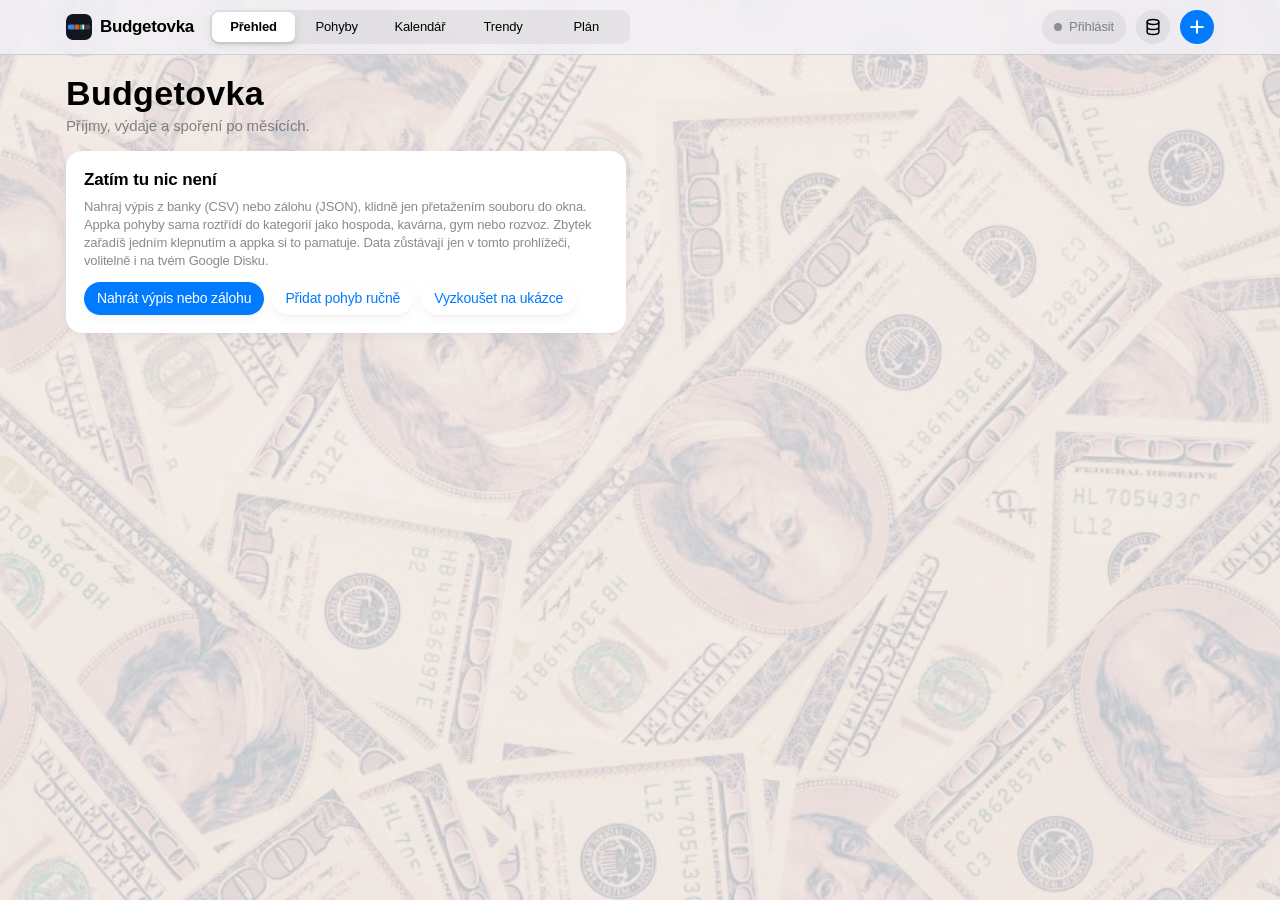
==== commit 012f200c: "UI: důležité nahoře, méně klikání - hlavička: název měsíce = výběr měsíce, šipky vedle, swipe mezi m" ====
--- a/index.html
+++ b/index.html
@@ -50,7 +50,7 @@
 <dialog id="rulesDlg" aria-label="Pravidla zařazení"></dialog>
 <dialog id="limitDlg" aria-label="Limit"></dialog>
 
-<input type="file" id="fileCsv" class="kfile" accept=".csv,.tsv,.txt,text/csv,text/plain" tabindex="-1" aria-hidden="true">
+<input type="file" id="fileCsv" class="kfile" accept=".csv,.tsv,.txt,.json,text/csv,text/plain,application/json" tabindex="-1" aria-hidden="true">
 <input type="file" id="fileJson" class="kfile" accept=".json,application/json" tabindex="-1" aria-hidden="true">
 
 <div id="toast" role="status" hidden></div>
--- a/styles.css
+++ b/styles.css
@@ -2,6 +2,7 @@
    Barvy kategorií se odvozují v views.js z barev skupin (--g-<skupina>, --c-<kategorie>). */
 
 :root {
+  --veil: rgba(242,242,247,.80);
   --bg: #F2F2F7; --bg2: #FFFFFF; --bg3: #F2F2F7; --fill: rgba(120,120,128,.12); --fill2: rgba(120,120,128,.08);
   --label: #000000; --label2: rgba(60,60,67,.6); --label3: rgba(60,60,67,.3); --sep: rgba(60,60,67,.18);
   --tint: #007AFF; --tint-soft: rgba(0,122,255,.12); --green: #34C759; --green-soft: rgba(52,199,89,.14);
@@ -16,6 +17,7 @@
 @media (prefers-color-scheme: dark) {
   :root:not([data-theme="light"]) {
     color-scheme: dark;
+    --veil: rgba(0,0,0,.80);
     --bg: #000000; --bg2: #1C1C1E; --bg3: #2C2C2E; --fill: rgba(120,120,128,.24); --fill2: rgba(120,120,128,.16);
     --label: #FFFFFF; --label2: rgba(235,235,245,.6); --label3: rgba(235,235,245,.3); --sep: rgba(84,84,88,.6);
     --tint: #0A84FF; --tint-soft: rgba(10,132,255,.2); --green: #30D158; --green-soft: rgba(48,209,88,.18);
@@ -26,6 +28,7 @@
 }
 :root[data-theme="dark"] {
   color-scheme: dark;
+  --veil: rgba(0,0,0,.80);
   --bg: #000000; --bg2: #1C1C1E; --bg3: #2C2C2E; --fill: rgba(120,120,128,.24); --fill2: rgba(120,120,128,.16);
   --label: #FFFFFF; --label2: rgba(235,235,245,.6); --label3: rgba(235,235,245,.3); --sep: rgba(84,84,88,.6);
   --tint: #0A84FF; --tint-soft: rgba(10,132,255,.2); --green: #30D158; --green-soft: rgba(48,209,88,.18);
@@ -36,7 +39,12 @@
 
 * { box-sizing: border-box; }
 [hidden] { display: none !important; }
-html, body { background: var(--bg); overscroll-behavior-x: none; }
+html { background: var(--bg); overscroll-behavior-x: none; }
+body { background: transparent; overscroll-behavior-x: none; }
+/* fotka v pozadí: pevná vrstva pod obsahem, přes ni závoj kvůli čitelnosti (karty zůstávají plné) */
+body::before { content: ""; position: fixed; inset: 0; z-index: -1; pointer-events: none;
+  background: linear-gradient(var(--veil), var(--veil)), url("bg.jpg") center / cover no-repeat; }
+@media print { body::before { display: none; } }
 body { margin: 0; color: var(--label); font-family: var(--font); font-size: 15px; line-height: 1.35; -webkit-font-smoothing: antialiased; letter-spacing: -.01em; -webkit-text-size-adjust: 100%; }
 .num { font-variant-numeric: tabular-nums; }
 button { font: inherit; color: inherit; background: none; border: none; cursor: pointer; padding: 0; letter-spacing: inherit; -webkit-tap-highlight-color: transparent; }
@@ -131,6 +139,20 @@
 .banner { background: var(--orange-soft); border-radius: var(--r); padding: 12px 16px; margin-bottom: 22px; display: flex; justify-content: space-between; gap: 10px; flex-wrap: wrap; align-items: center; font-size: 14px; }
 .banner button { color: var(--tint); font-weight: 600; }
 .banner b { font-variant-numeric: tabular-nums; }
+.banner.demo { background: var(--yellow-soft, rgba(255,204,0,.18)); box-shadow: inset 0 0 0 1px rgba(255,159,10,.55); }
+.banner .bbtns { display: flex; gap: 14px; flex-wrap: wrap; }
+.banner .ghost { color: var(--label2); font-weight: 500; }
+
+/* zbytečné výdaje */
+.leaks .leak { position: relative; }
+.leaks .leak + .leak { border-top: .5px solid var(--sep); }
+.leaks .leak::before { content: ""; position: absolute; left: 0; top: 10px; bottom: 10px; width: 3px; border-radius: 0 3px 3px 0; background: var(--sev); }
+.leaks .leak .row { border: 0; }
+.leaks .leak.off { opacity: .5; }
+.leaks .s.multi { white-space: normal; line-height: 1.35; }
+.leaks .lktip { font-size: 13px; color: var(--label); background: var(--fill2); border-radius: 10px; padding: 8px 10px; margin-top: 8px; line-height: 1.4; }
+.leakact { padding: 0 16px 12px 64px; }
+.leakact button { color: var(--tint); font-size: 13px; font-weight: 500; }
 
 .hero { display: grid; grid-template-columns: repeat(auto-fit, minmax(300px, 1fr)); gap: 14px; margin-bottom: 26px; }
 .panel { background: var(--bg2); border-radius: var(--r-lg); padding: 18px; box-shadow: var(--card-shadow); min-width: 0; }
@@ -377,3 +399,73 @@
   .panel { padding: 16px; }
 }
 @media print { .bar, .tabbar, #toast { display: none; } body { padding: 0; } }
+
+/* ===== v5: méně klikání, důležité nahoře ===== */
+.mhead { display: flex; align-items: flex-end; justify-content: space-between; gap: 12px; margin: 14px 0 16px; flex-wrap: wrap; }
+.mh-l { min-width: 0; }
+.mh-k { font-size: 13px; font-weight: 600; color: var(--tint); text-transform: uppercase; letter-spacing: .04em; margin-bottom: 2px; }
+.mpick { position: relative; display: inline-flex; align-items: center; gap: 6px; cursor: pointer; border-radius: 10px; }
+.mpick h1 { font-size: 34px; font-weight: 700; letter-spacing: .005em; margin: 0; line-height: 1.1; }
+.mpick .chev { font-size: 16px; color: var(--label2); transform: translateY(3px); }
+.mpick select { position: absolute; inset: 0; opacity: 0; width: 100%; cursor: pointer; font-size: 16px; }
+.mpick:hover h1 { color: var(--tint); }
+.mpick:focus-within { outline: 3px solid var(--tint-soft); outline-offset: 2px; }
+.mhead .sub { color: var(--label2); font-size: 14px; margin-top: 4px; }
+.mh-r { display: flex; align-items: center; gap: 8px; }
+.mh-r .pnav { width: 38px; height: 38px; border-radius: 19px; background: var(--bg2); box-shadow: var(--card-shadow); font-size: 20px; line-height: 1; color: var(--label); }
+.mh-r .pnav:disabled { opacity: .35; }
+.mh-r .pback { font-size: 14px; color: var(--tint); font-weight: 600; padding: 0 6px; }
+
+.hero { grid-template-columns: minmax(0, 1.25fr) minmax(0, 1fr); }
+@media (max-width: 860px) { .hero { grid-template-columns: minmax(0, 1fr); } }
+.stats { display: grid; grid-template-columns: repeat(4, minmax(0, 1fr)); gap: 0; margin-top: 16px; border-top: .5px solid var(--sep); }
+.st { display: grid; gap: 1px; text-align: left; padding: 12px 10px 2px 0; min-width: 0; }
+.st + .st { padding-left: 12px; border-left: .5px solid var(--sep); }
+.st .k { font-size: 12.5px; color: var(--label2); }
+.st b { font-size: 18px; font-weight: 700; font-variant-numeric: tabular-nums; letter-spacing: -.01em; white-space: nowrap; overflow: hidden; text-overflow: ellipsis; }
+.st b.good { color: var(--green); }
+.st b.bad { color: var(--red); }
+.st small { font-size: 12px; color: var(--label2); white-space: nowrap; overflow: hidden; text-overflow: ellipsis; }
+.st small .delta { font-size: 12px; }
+button.st:hover b { text-decoration: underline; text-underline-offset: 3px; }
+@media (max-width: 520px) {
+  .stats { grid-template-columns: repeat(2, minmax(0, 1fr)); }
+  .st:nth-child(3) { padding-left: 0; border-left: 0; }
+  .st:nth-child(n+3) { border-top: .5px solid var(--sep); }
+}
+
+.dash { display: grid; grid-template-columns: minmax(0, 1fr); column-gap: 18px; }
+@media (min-width: 980px) {
+  .dash { grid-template-columns: minmax(0, 1.3fr) minmax(0, 1fr); grid-template-rows: auto 1fr; align-items: start; }
+  .d-cats { grid-column: 1; grid-row: 1 / span 2; }
+  .d-todo { grid-column: 2; grid-row: 1; }
+  .d-side { grid-column: 2; grid-row: 2; }
+}
+
+.cats .disc { color: var(--label3); font-size: 20px; line-height: 1; margin-left: -4px; transition: transform .18s; }
+.cats .row.open .disc { transform: rotate(90deg); }
+.cats .row.open { background: var(--fill2); }
+.catx { background: var(--fill2); border-top: .5px solid var(--sep); }
+.catx .row { padding-left: 28px; min-height: 46px; }
+.catx .row .av { transform: scale(.85); }
+.catx-foot { display: flex; justify-content: space-between; padding: 8px 16px 12px 28px; gap: 12px; }
+.catx-foot button { color: var(--tint); font-size: 13.5px; font-weight: 500; }
+
+.pill { display: inline-block; background: var(--tint); color: #fff; font-size: 13px; font-weight: 600; border-radius: 999px; padding: 5px 12px; }
+
+.chiprow { display: flex; flex-wrap: wrap; gap: 6px; padding: 4px 16px 12px; }
+.catchip { display: inline-flex; align-items: center; gap: 6px; padding: 6px 11px; border-radius: 999px; background: var(--fill2); font-size: 13.5px; color: var(--label); box-shadow: inset 0 0 0 1px var(--sep); }
+.catchip i { width: 8px; height: 8px; border-radius: 50%; background: var(--cc); }
+.catchip:hover { box-shadow: inset 0 0 0 1px var(--cc); }
+.catchip:active { transform: scale(.97); }
+.catchip.on { background: var(--cc); color: #fff; box-shadow: none; }
+.catchip.on i { background: #fff; }
+.triage .trow + .trow { border-top: .5px solid var(--sep); }
+.triage .trow .row { padding-bottom: 4px; }
+.triage .chiprow { padding-left: 64px; }
+@media (max-width: 520px) { .triage .chiprow { padding-left: 16px; } }
+
+body.dropping::after { content: "Pusť soubor: výpis (CSV) nebo zálohu (JSON)"; position: fixed; inset: 12px; z-index: 50; display: flex; align-items: center; justify-content: center;
+  border: 3px dashed var(--tint); border-radius: 22px; background: color-mix(in srgb, var(--bg) 88%, transparent); color: var(--tint); font-size: 20px; font-weight: 600; pointer-events: none; }
+.mob-only { display: none; }
+@media (max-width: 860px) { .hero-pace { display: none; } .mob-only { display: block; } }
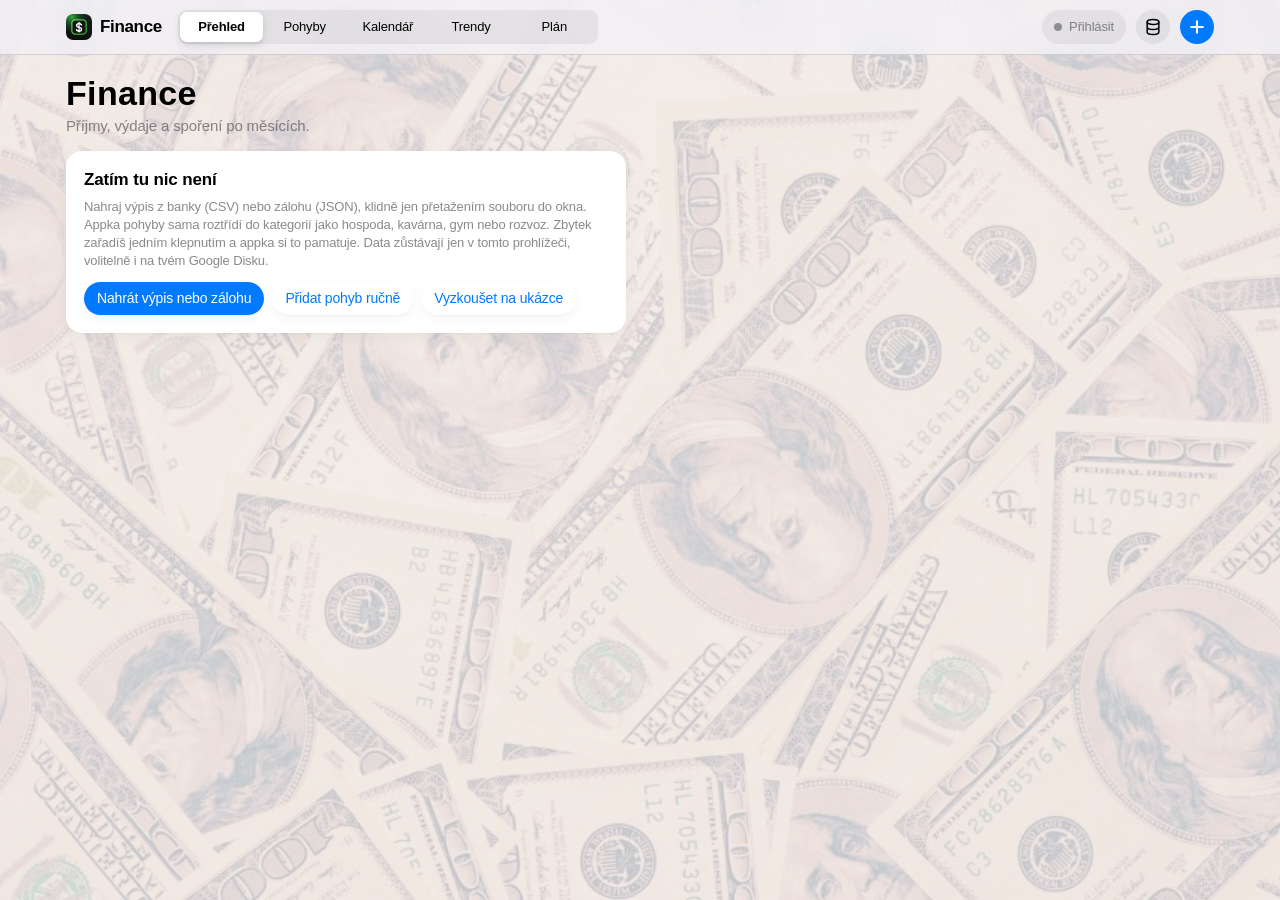
==== commit d8295808: "Finance: nový název a ikona, rozklikávací buňky v Trendech - appka se jmenuje Finance (titulek, mani" ====
--- a/index.html
+++ b/index.html
@@ -3,7 +3,7 @@
 <head>
 <meta charset="utf-8">
 <meta name="viewport" content="width=device-width, initial-scale=1, viewport-fit=cover">
-<title>Budgetovka</title>
+<title>Finance</title>
 <meta name="description" content="Osobní rozpočet: příjmy, výdaje a spoření po měsících, kategorie, obchodníci, pravidelné platby a import výpisu. Data zůstávají ve tvém prohlížeči, volitelně i na tvém Google Disku.">
 <meta name="theme-color" content="#F2F2F7" media="(prefers-color-scheme: light)">
 <meta name="theme-color" content="#000000" media="(prefers-color-scheme: dark)">
@@ -13,7 +13,7 @@
 <link rel="apple-touch-icon" href="icons/apple-touch-icon.png">
 <meta name="apple-mobile-web-app-capable" content="yes">
 <meta name="mobile-web-app-capable" content="yes">
-<meta name="apple-mobile-web-app-title" content="Budgetovka">
+<meta name="apple-mobile-web-app-title" content="Finance">
 <meta name="apple-mobile-web-app-status-bar-style" content="default">
 <link rel="stylesheet" href="styles.css">
 </head>
@@ -21,7 +21,7 @@
 
 <header class="bar">
   <div class="bar-in">
-    <div class="brand"><img src="icons/icon-192.png" alt="" width="26" height="26"><span>Budgetovka</span></div>
+    <div class="brand"><img src="icons/icon-192.png" alt="" width="26" height="26"><span>Finance</span></div>
     <nav class="seg" id="segTop" role="tablist" aria-label="Sekce"></nav>
     <span class="spacer"></span>
     <label class="search" id="searchBox" hidden>
@@ -49,6 +49,7 @@
 <dialog id="triageDlg" aria-label="Nezařazené pohyby"></dialog>
 <dialog id="rulesDlg" aria-label="Pravidla zařazení"></dialog>
 <dialog id="limitDlg" aria-label="Limit"></dialog>
+<dialog id="cellDlg" aria-label="Detail kategorie"></dialog>
 
 <input type="file" id="fileCsv" class="kfile" accept=".csv,.tsv,.txt,.json,text/csv,text/plain,application/json" tabindex="-1" aria-hidden="true">
 <input type="file" id="fileJson" class="kfile" accept=".json,application/json" tabindex="-1" aria-hidden="true">
@@ -56,7 +57,7 @@
 <div id="toast" role="status" hidden></div>
 <div id="tip" role="tooltip" hidden></div>
 
-<noscript><p style="padding:24px;font-family:sans-serif">Budgetovka potřebuje zapnutý JavaScript.</p></noscript>
+<noscript><p style="padding:24px;font-family:sans-serif">Finance potřebuje zapnutý JavaScript.</p></noscript>
 
 <script src="rules.js"></script>
 <script src="cats.js"></script>
--- a/styles.css
+++ b/styles.css
@@ -469,3 +469,14 @@
   border: 3px dashed var(--tint); border-radius: 22px; background: color-mix(in srgb, var(--bg) 88%, transparent); color: var(--tint); font-size: 20px; font-weight: 600; pointer-events: none; }
 .mob-only { display: none; }
 @media (max-width: 860px) { .hero-pace { display: none; } .mob-only { display: block; } }
+
+/* Trendy: každá buňka jde otevřít */
+table.heat button { font: inherit; color: inherit; width: 100%; text-align: inherit; padding: 0; cursor: pointer; position: relative; font-variant-numeric: tabular-nums; }
+table.heat td.hm button { text-align: right; }
+table.heat td.hm:hover::before { opacity: calc(var(--h, 0) * .55 + .18); outline: 1.5px solid var(--orange); }
+table.heat td.hm button:focus-visible { outline: 2px solid var(--tint); outline-offset: 2px; border-radius: 4px; }
+table.heat .hcat { text-align: left; }
+table.heat .hcat:hover, table.heat th button:hover, table.heat td.tot button:hover { color: var(--tint); }
+table.heat th button { color: inherit; font-weight: inherit; text-transform: inherit; letter-spacing: inherit; text-align: inherit; }
+table.heat td.hm, table.heat td.tot, table.heat td:first-child { padding: 0; }
+table.heat td.hm button, table.heat td.tot button, table.heat .hcat { display: block; padding: 9px 12px; min-height: 36px; }
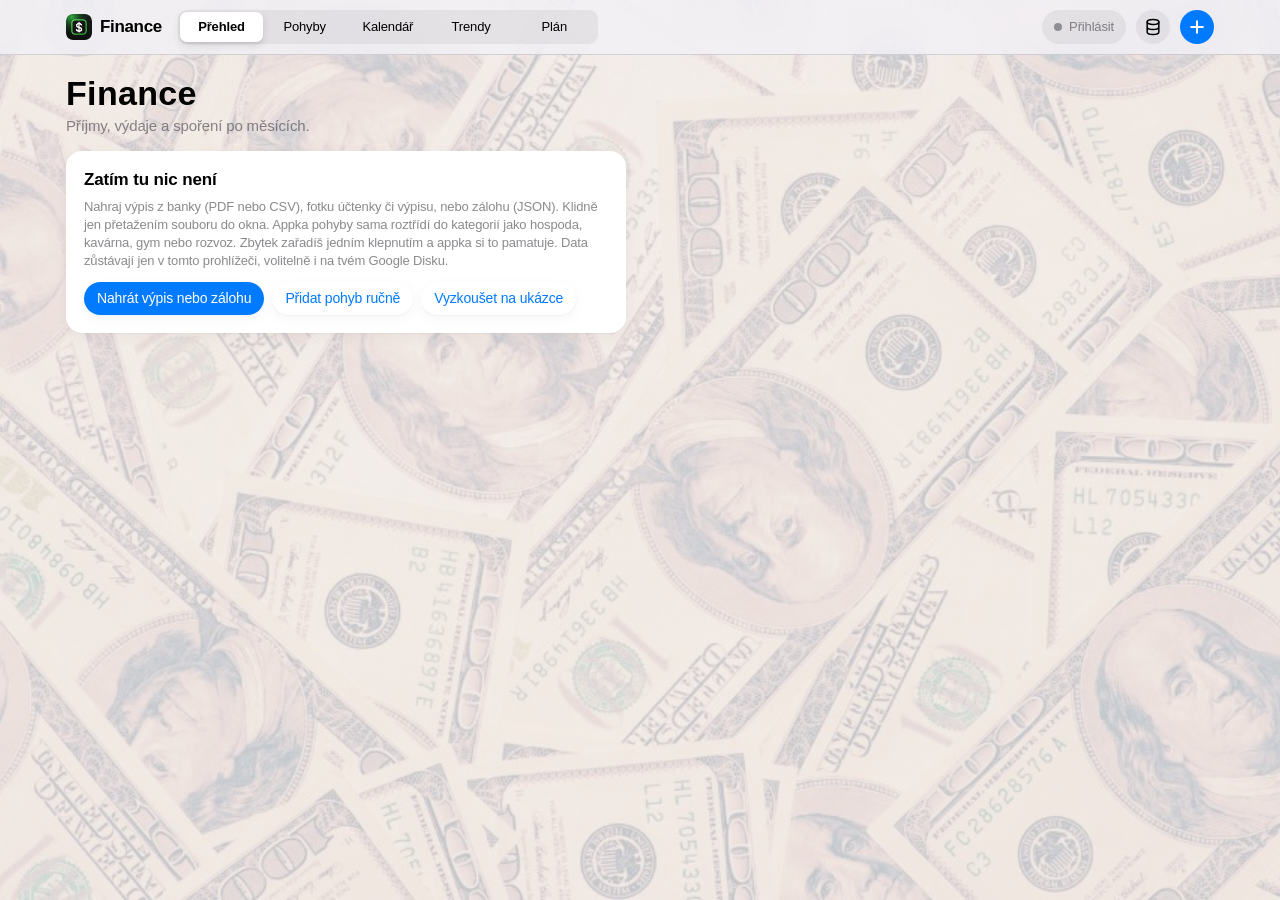
==== commit 088e6851: "Import PDF výpisů a fotek (účtenky, výpisy) přímo v prohlížeči - PDF: výpis KB se přečte přesně (kon" ====
--- a/index.html
+++ b/index.html
@@ -51,7 +51,8 @@
 <dialog id="limitDlg" aria-label="Limit"></dialog>
 <dialog id="cellDlg" aria-label="Detail kategorie"></dialog>
 
-<input type="file" id="fileCsv" class="kfile" accept=".csv,.tsv,.txt,.json,text/csv,text/plain,application/json" tabindex="-1" aria-hidden="true">
+<input type="file" id="fileCsv" class="kfile" accept=".csv,.tsv,.txt,.json,.pdf,text/csv,text/plain,application/json,application/pdf,image/*" tabindex="-1" aria-hidden="true">
+<input type="file" id="filePhoto" class="kfile" accept="image/*" capture="environment" tabindex="-1" aria-hidden="true">
 <input type="file" id="fileJson" class="kfile" accept=".json,application/json" tabindex="-1" aria-hidden="true">
 
 <div id="toast" role="status" hidden></div>
@@ -63,6 +64,7 @@
 <script src="cats.js"></script>
 <script src="analytics.js"></script>
 <script src="importer.js"></script>
+<script src="extract.js"></script>
 <script src="app.js"></script>
 <script src="kit.js"></script>
 <script src="views.js"></script>
--- a/styles.css
+++ b/styles.css
@@ -465,7 +465,7 @@
 .triage .chiprow { padding-left: 64px; }
 @media (max-width: 520px) { .triage .chiprow { padding-left: 16px; } }
 
-body.dropping::after { content: "Pusť soubor: výpis (CSV) nebo zálohu (JSON)"; position: fixed; inset: 12px; z-index: 50; display: flex; align-items: center; justify-content: center;
+body.dropping::after { content: "Pusť soubor: výpis (PDF, CSV), fotku nebo zálohu"; position: fixed; inset: 12px; z-index: 50; display: flex; align-items: center; justify-content: center;
   border: 3px dashed var(--tint); border-radius: 22px; background: color-mix(in srgb, var(--bg) 88%, transparent); color: var(--tint); font-size: 20px; font-weight: 600; pointer-events: none; }
 .mob-only { display: none; }
 @media (max-width: 860px) { .hero-pace { display: none; } .mob-only { display: block; } }
@@ -480,3 +480,13 @@
 table.heat th button { color: inherit; font-weight: inherit; text-transform: inherit; letter-spacing: inherit; text-align: inherit; }
 table.heat td.hm, table.heat td.tot, table.heat td:first-child { padding: 0; }
 table.heat td.hm button, table.heat td.tot button, table.heat .hcat { display: block; padding: 9px 12px; min-height: 36px; }
+
+/* čtení PDF a fotek */
+.busy { text-align: center; padding: 28px 20px; display: grid; gap: 10px; justify-items: center; }
+.busy p { margin: 0; }
+.spin { width: 34px; height: 34px; border-radius: 50%; border: 3px solid var(--fill); border-top-color: var(--tint); animation: spin .8s linear infinite; }
+@keyframes spin { to { transform: rotate(360deg); } }
+.pbar { width: 100%; max-width: 320px; height: 6px; border-radius: 3px; background: var(--fill); overflow: hidden; }
+.pbar i { display: block; height: 100%; background: var(--tint); transition: width .2s; }
+.scanbtn { display: flex; align-items: center; justify-content: center; gap: 8px; width: 100%; padding: 12px; border-radius: var(--r); background: var(--tint-soft); color: var(--tint); font-weight: 600; }
+.scanbtn .ic { width: 20px; height: 20px; }
